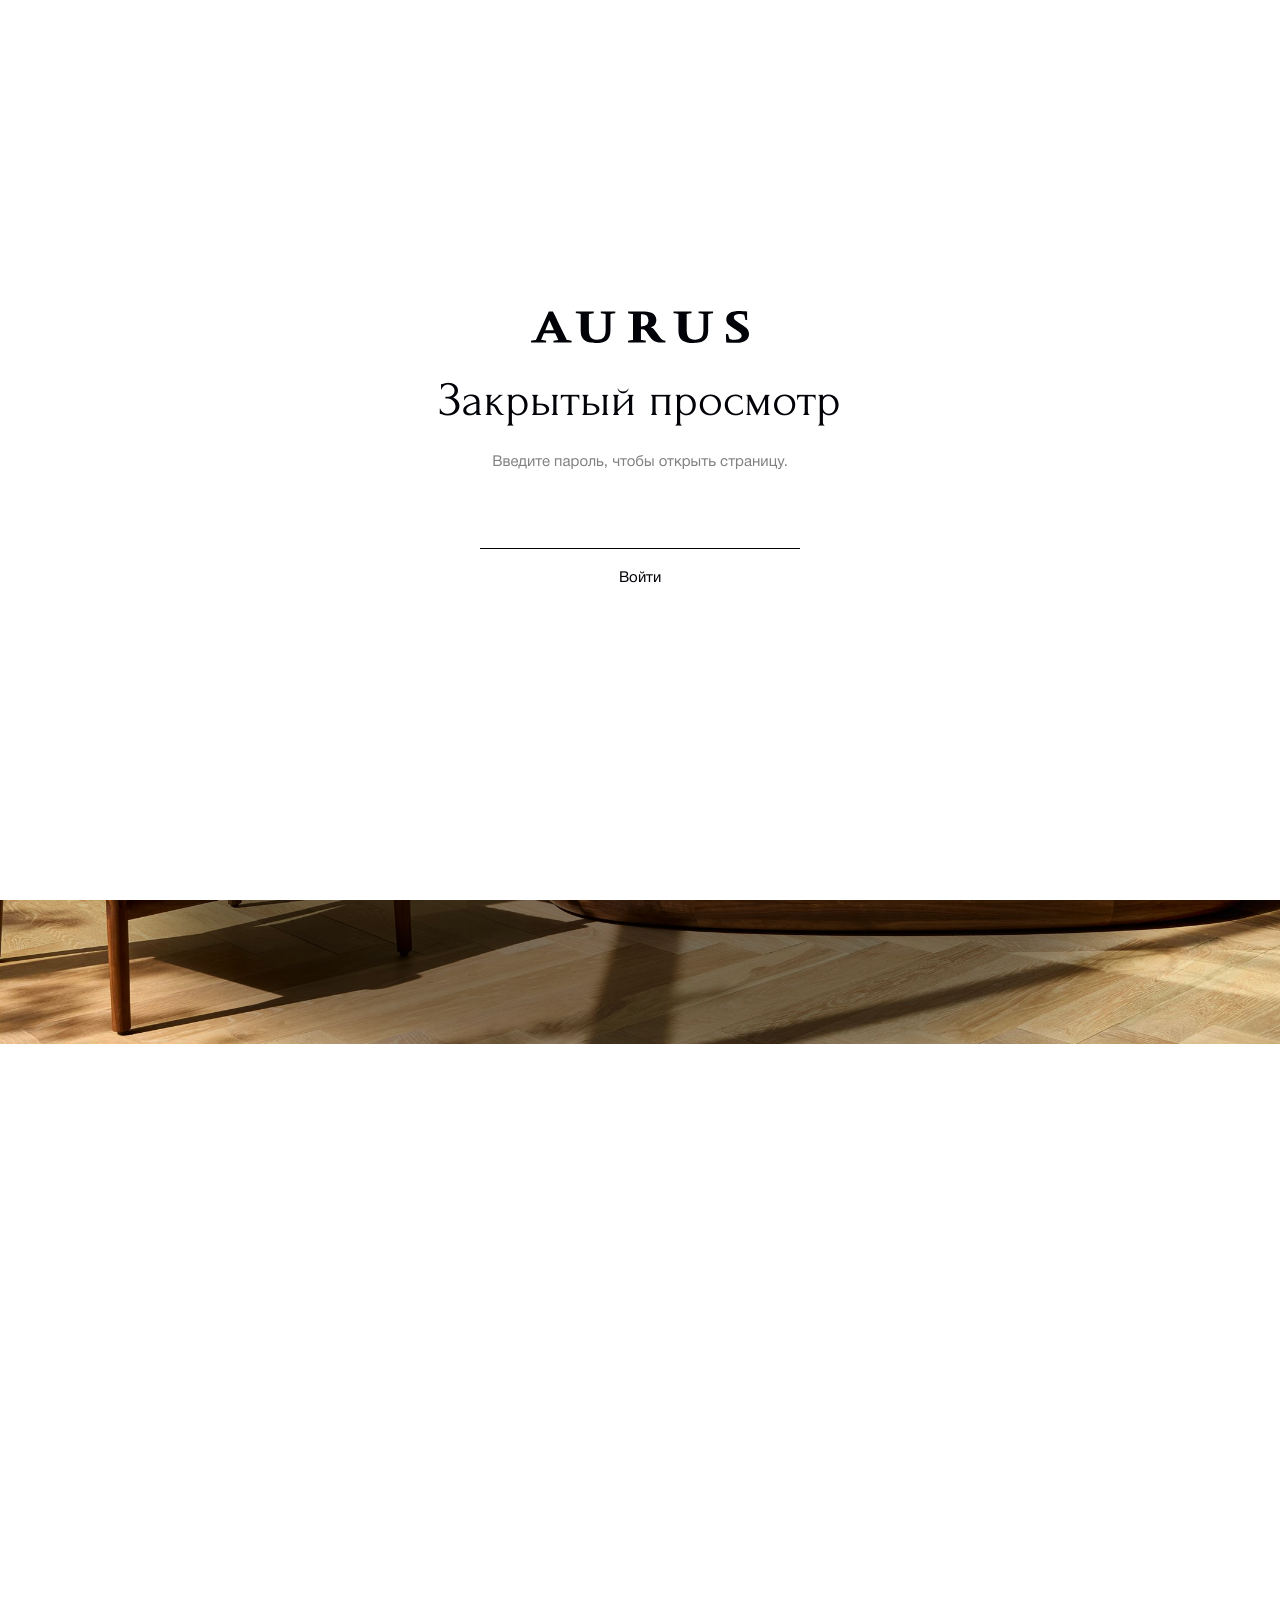
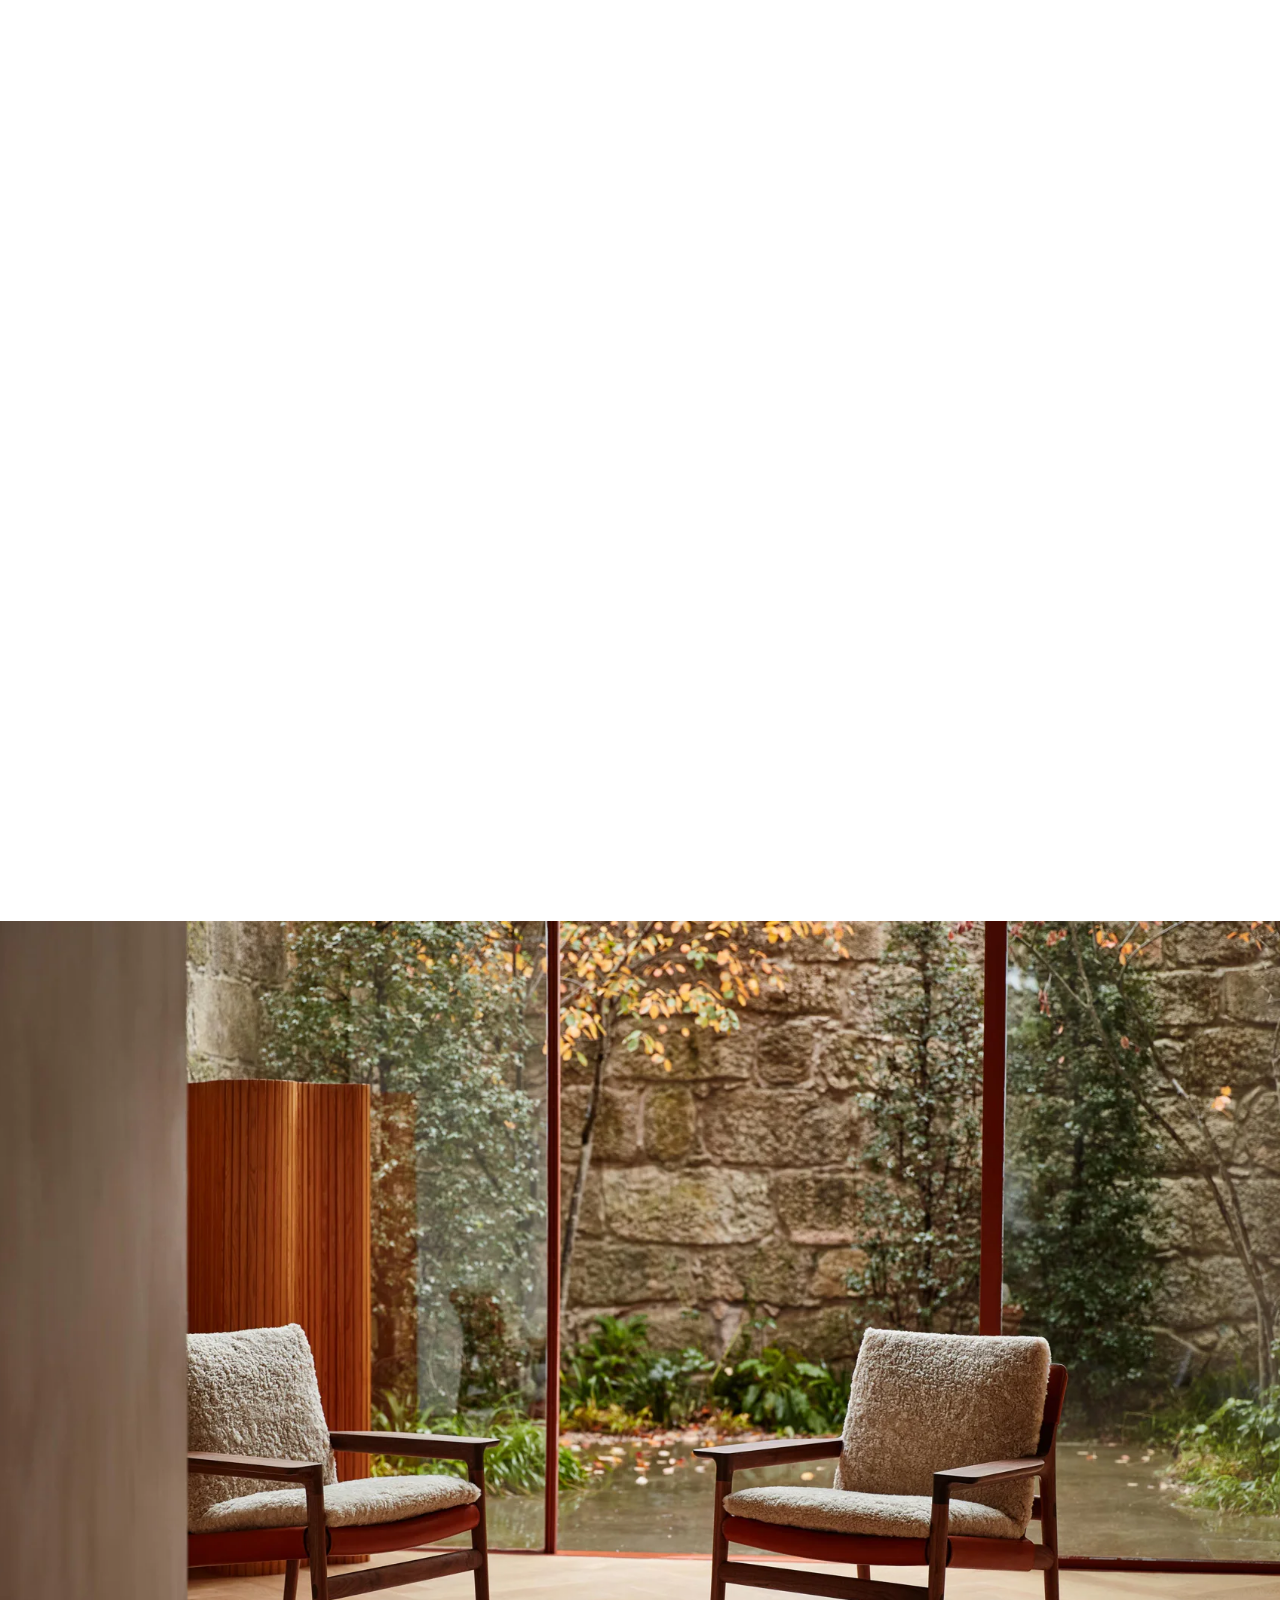
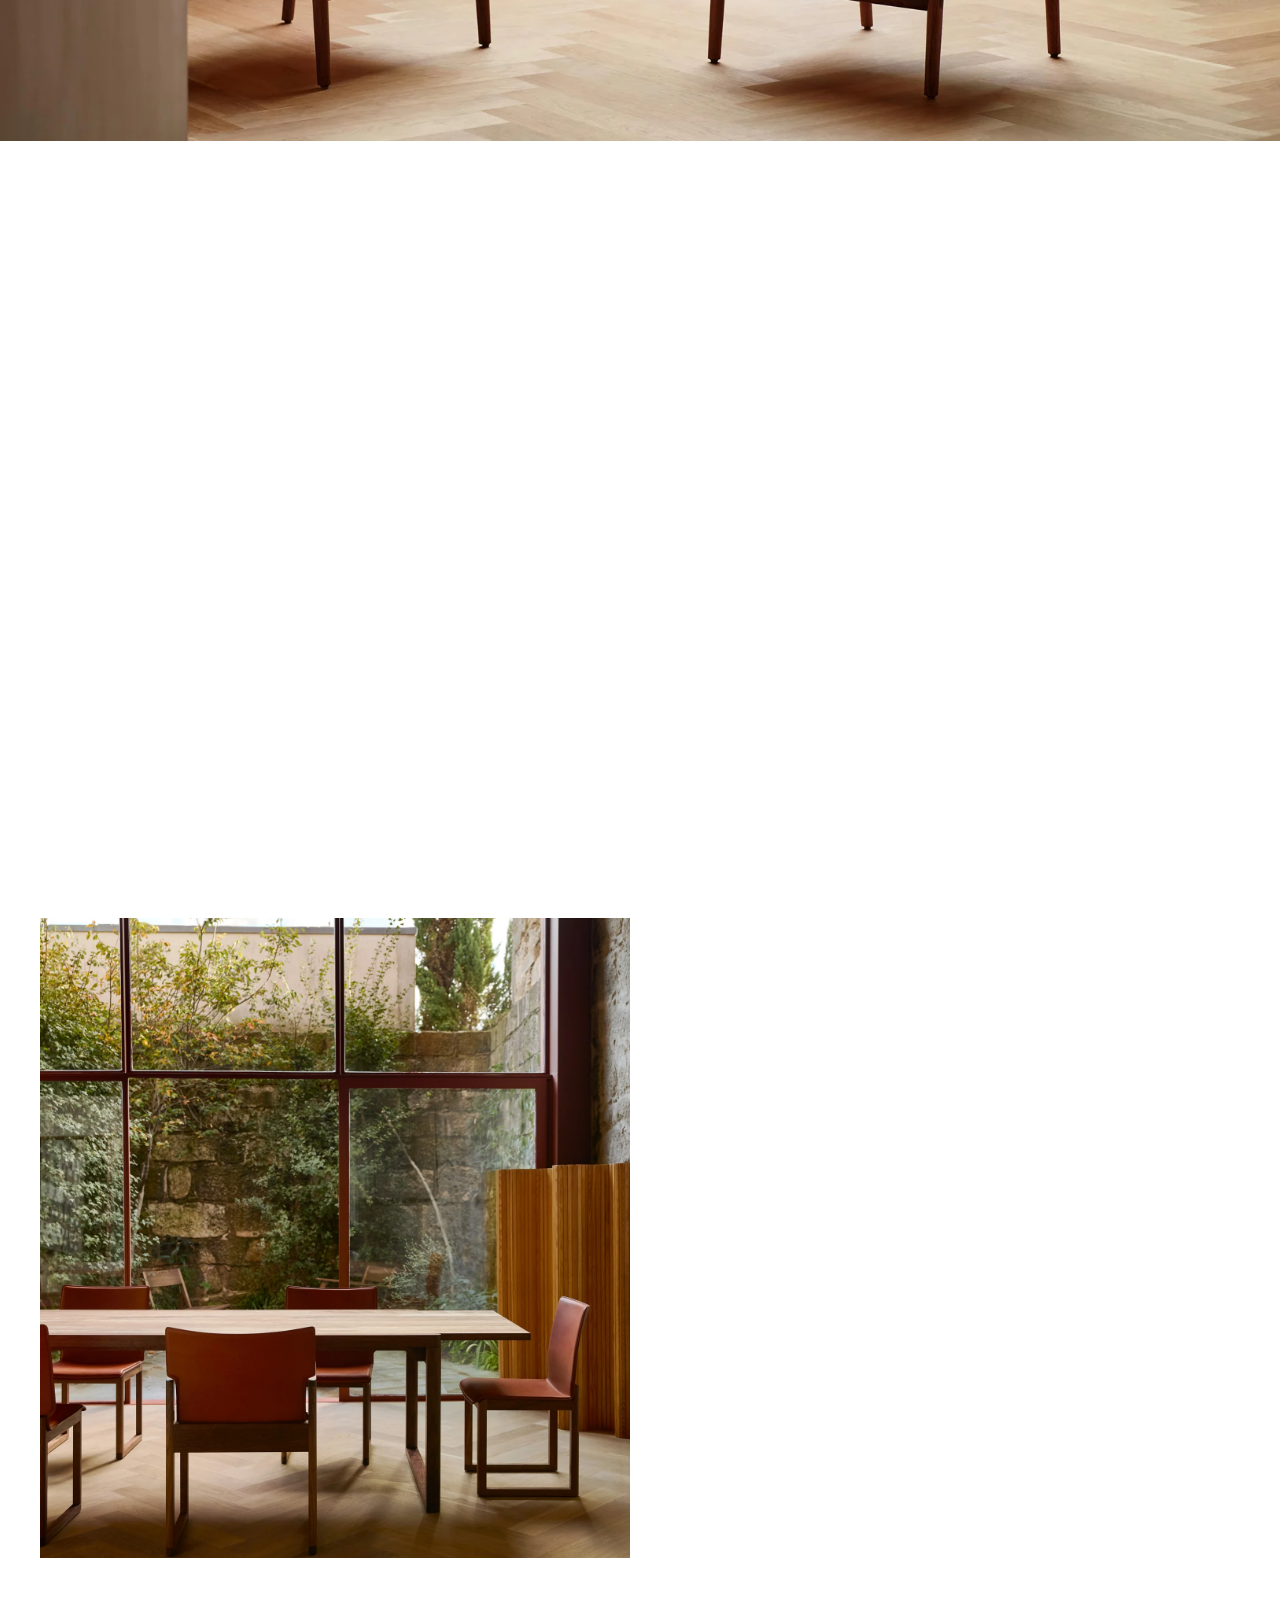
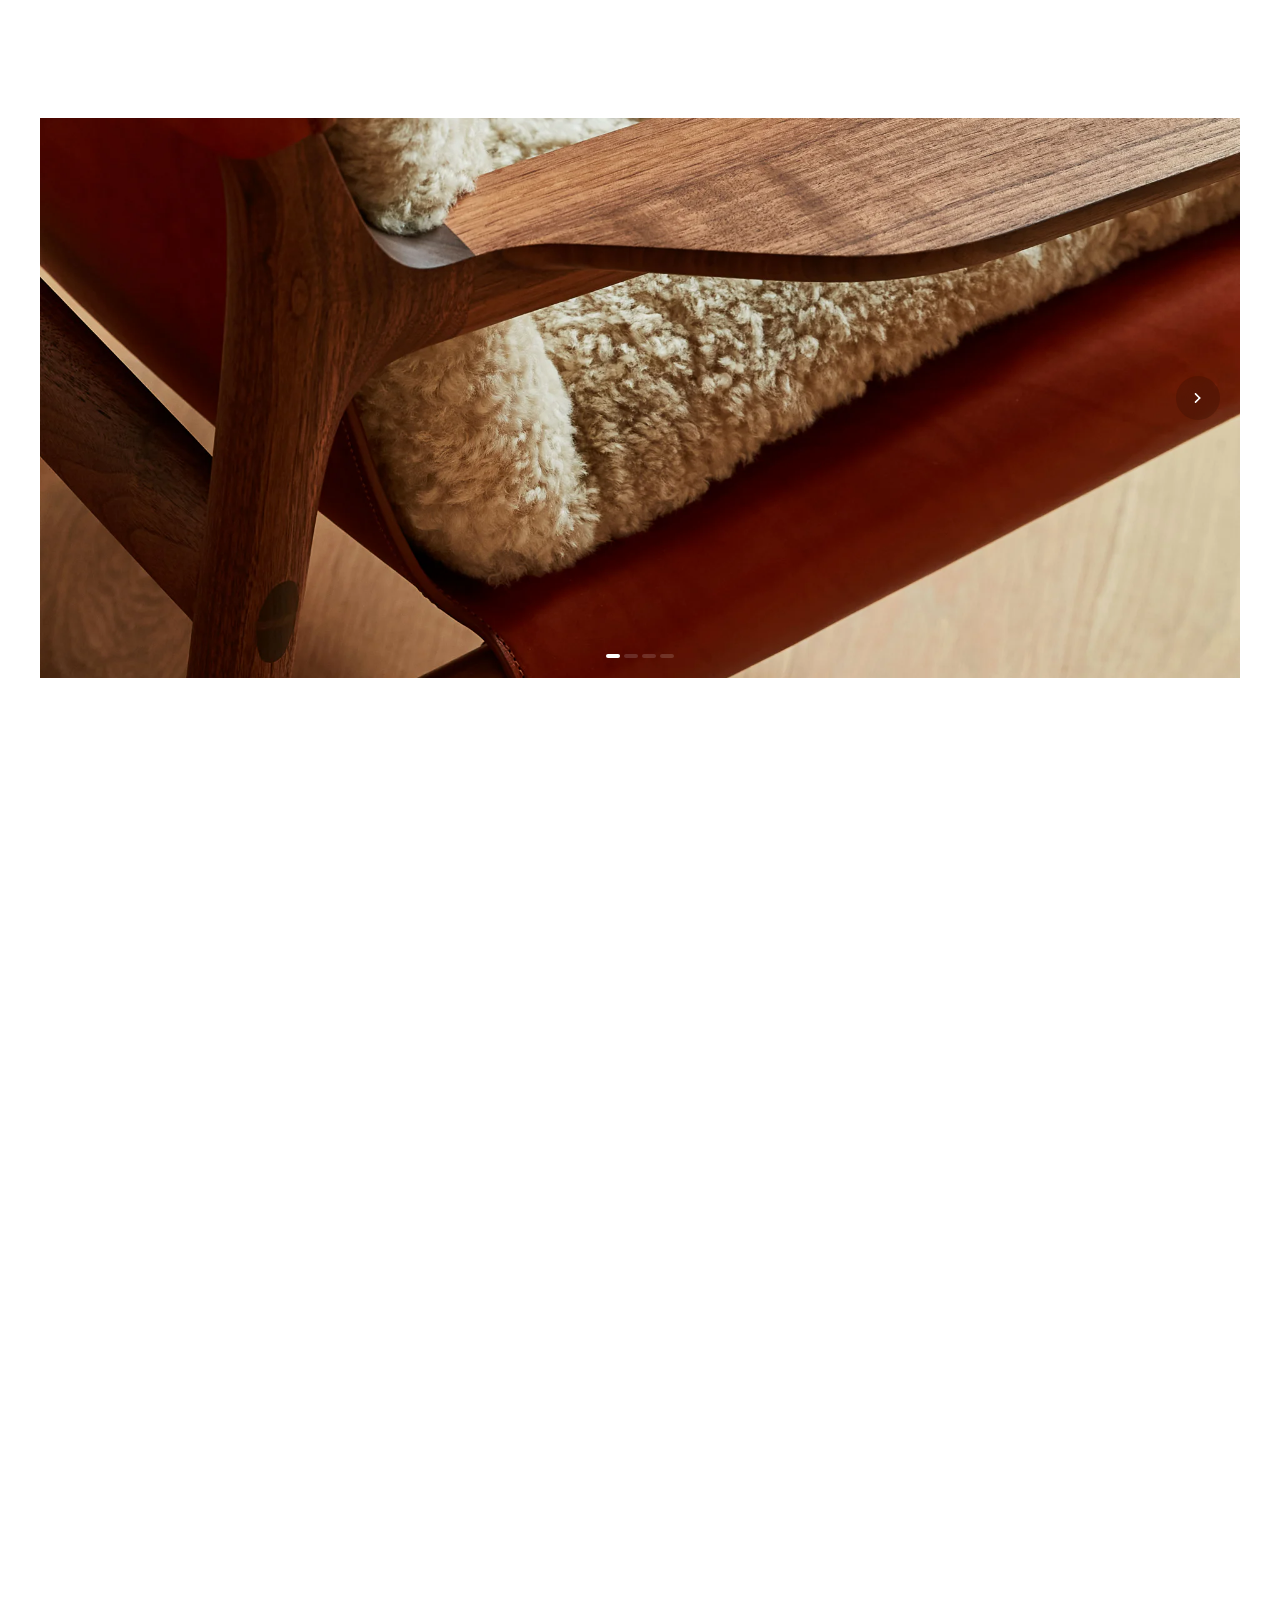
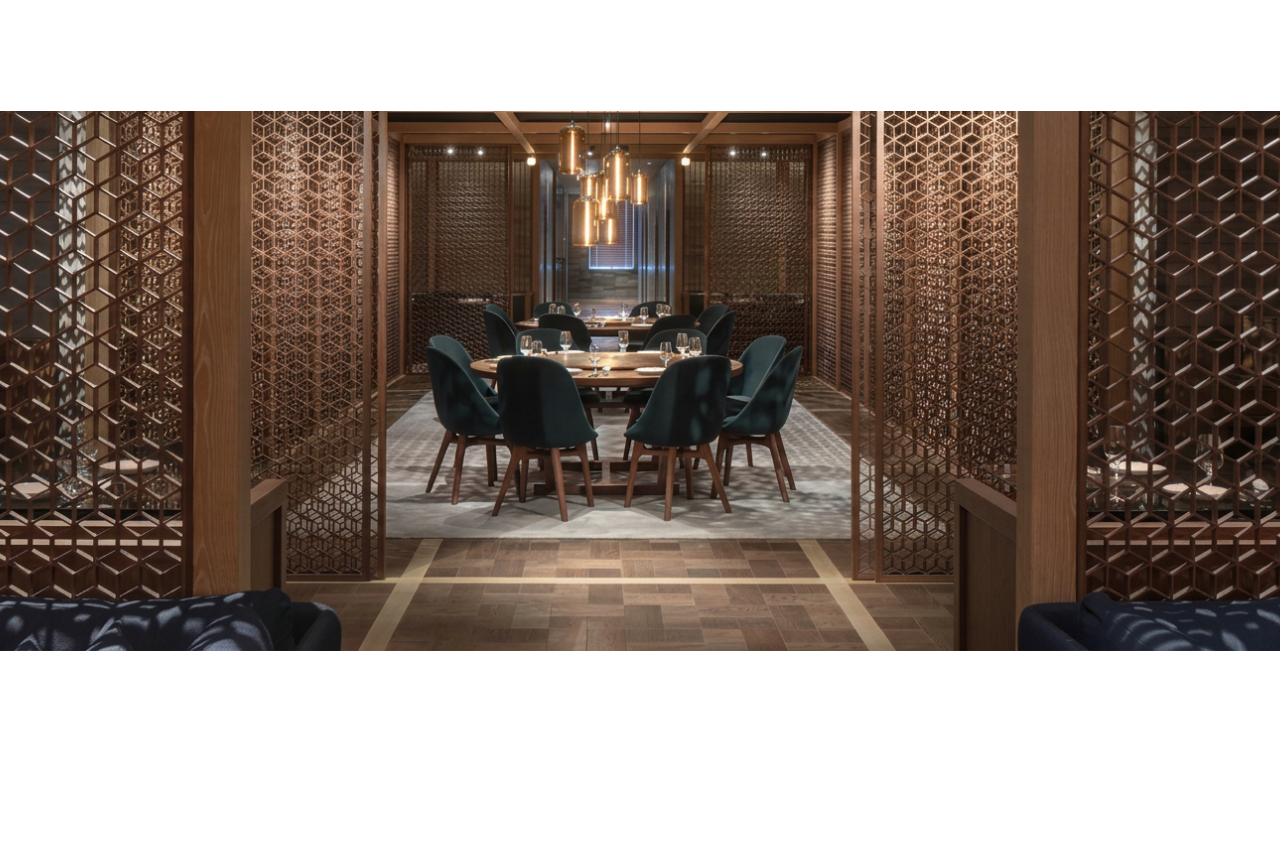
==== experiment.html @ 3df79a1b "Publish the current concept as the main site preview. Co-authored-by: Cursor <cursoragent@cursor.com" ====
<!DOCTYPE html>
<html lang="ru">
  <head>
    <meta charset="UTF-8" />
    <meta name="viewport" content="width=device-width, initial-scale=1" />
    <title>ADV x AURUS Concept</title>
    <meta
      name="description"
      content="Кресло Albireo Chair, созданное дизайнером Anthony Guerrée: гибкая система посадки с мягкими изгибами и высокой спинкой."
    />
    <meta name="robots" content="noindex" />
    <link rel="icon" href="favicon.ico" />
    <script>
      try {
        if (localStorage.getItem("aurus-access") === "1") {
          document.documentElement.classList.add("is-unlocked");
        }
      } catch (error) {}
      document.documentElement.classList.add("is-motion");
    </script>
    <link rel="stylesheet" href="css/style.css" />
    <link rel="stylesheet" href="css/vendor/lenis.css" />
    <link rel="stylesheet" href="css/experiment.css" />
    <script src="js/vendor/lenis.min.js" defer></script>
    <script src="js/main.js" defer></script>
    <script src="js/experiment.js" defer></script>
  </head>
  <body id="top">
    <div class="access-gate">
      <img class="access-gate__logo" src="images/logo.svg" alt="AURUS" width="218" height="32" />
      <p class="access-gate__title">Закрытый просмотр</p>
      <p class="access-gate__text">Введите пароль, чтобы открыть страницу.</p>
      <form class="access-gate__form" id="access-form">
        <label class="sr-only" for="access-password">Пароль</label>
        <input
          id="access-password"
          type="password"
          name="password"
          autocomplete="current-password"
          required
        />
        <button type="submit">Войти</button>
        <p class="access-gate__error" hidden>Неверный пароль</p>
      </form>
    </div>
    <div class="desktop-gate">
      <img class="desktop-gate__logo" src="images/logo.svg" alt="AURUS" width="218" height="32" />
      <p class="desktop-gate__text">
        Используйте компьютер или ноутбук<br />
        для наилучшего опыта
      </p>
    </div>
    <header class="site-header">
      <div class="site-header__bar">
        <button
          class="nav-toggle"
          type="button"
          aria-expanded="false"
          aria-controls="site-menu"
        >
          <span class="nav-toggle__bars" aria-hidden="true"></span>
          <span class="sr-only">Меню</span>
        </button>

        <nav class="site-nav" id="site-menu" aria-label="Основное меню">
          <ul class="site-nav__list">
            <li><a href="#brand">Бренд</a></li>
            <li><a href="#universe">Вселенная</a></li>
            <li class="site-nav__item site-nav__item--categories">
              <a href="#categories" aria-expanded="false" aria-controls="categories-menu">Категории</a>
              <div class="page-scrim" aria-hidden="true"></div>
              <div class="cat-menu" id="categories-menu">
                <div class="cat-menu__nav">
                  <div class="cat-menu__group">
                    <p class="cat-menu__title">Стиль жизни</p>
                    <ul class="cat-menu__list">
                      <li><a class="cat-menu__link" href="#categories"><span class="cat-menu__label">Часы</span><span class="cat-menu__arrow" aria-hidden="true"></span></a></li>
                      <li><a class="cat-menu__link" href="#categories"><span class="cat-menu__label">Одежда</span><span class="cat-menu__arrow" aria-hidden="true"></span></a></li>
                      <li><a class="cat-menu__link" href="#categories"><span class="cat-menu__label">Вода</span><span class="cat-menu__arrow" aria-hidden="true"></span></a></li>
                      <li><a class="cat-menu__link" href="#categories"><span class="cat-menu__label">Фарфор</span><span class="cat-menu__arrow" aria-hidden="true"></span></a></li>
                    </ul>
                  </div>
                  <div class="cat-menu__group">
                    <p class="cat-menu__title">Среда жизни</p>
                    <ul class="cat-menu__list">
                      <li><a class="cat-menu__link" href="#categories"><span class="cat-menu__label">Девелопмент</span><span class="cat-menu__arrow" aria-hidden="true"></span></a></li>
                      <li><a class="cat-menu__link" href="#categories"><span class="cat-menu__label">Климатическая техника</span><span class="cat-menu__arrow" aria-hidden="true"></span></a></li>
                      <li><a class="cat-menu__link" href="#categories"><span class="cat-menu__label">Мебель</span><span class="cat-menu__arrow" aria-hidden="true"></span></a></li>
                      <li><a class="cat-menu__link" href="#categories"><span class="cat-menu__label">Лифты</span><span class="cat-menu__arrow" aria-hidden="true"></span></a></li>
                    </ul>
                  </div>
                  <div class="cat-menu__group">
                    <p class="cat-menu__title">Автомобили</p>
                    <ul class="cat-menu__list">
                      <li><a class="cat-menu__link" href="#categories"><span class="cat-menu__label">Обновленный Senat</span><span class="cat-menu__arrow" aria-hidden="true"></span></a></li>
                      <li><a class="cat-menu__link" href="#categories"><span class="cat-menu__label">Senat Limousine</span><span class="cat-menu__arrow" aria-hidden="true"></span></a></li>
                      <li><a class="cat-menu__link" href="#categories"><span class="cat-menu__label">Senat Long</span><span class="cat-menu__arrow" aria-hidden="true"></span></a></li>
                      <li><a class="cat-menu__link" href="#categories"><span class="cat-menu__label">Senat</span><span class="cat-menu__arrow" aria-hidden="true"></span></a></li>
                      <li><a class="cat-menu__link" href="#categories"><span class="cat-menu__label">Komendant</span><span class="cat-menu__arrow" aria-hidden="true"></span></a></li>
                      <li><a class="cat-menu__link" href="#categories"><span class="cat-menu__label">Бронированные модели</span><span class="cat-menu__arrow" aria-hidden="true"></span></a></li>
                    </ul>
                  </div>
                  <div class="cat-menu__group">
                    <p class="cat-menu__title">Вертолет</p>
                    <ul class="cat-menu__list">
                      <li><a class="cat-menu__link" href="#categories"><span class="cat-menu__label">Ansat</span><span class="cat-menu__arrow" aria-hidden="true"></span></a></li>
                    </ul>
                  </div>
                </div>
                <div class="cat-menu__media">
                  <a class="cat-menu__photo" href="#categories">
                    <img src="images/menu-senat.png" alt="Автомобиль AURUS Senat" width="425" height="272" />
                  </a>
                  <a class="cat-menu__photo" href="#categories">
                    <img src="images/menu-ansat.png" alt="Вертолет AURUS Ansat" width="425" height="272" />
                  </a>
                </div>
              </div>
            </li>
            <li><a href="#boutique">Бутик</a></li>
            <li><a href="#partners">Партнерам</a></li>
            <li><a href="#blog">Блог</a></li>
            <li><a href="#contacts">Контакты</a></li>
          </ul>
        </nav>

        <a class="logo" href="./">
          <img src="images/logo.svg" alt="AURUS" width="218" height="32" />
        </a>

        <div class="site-tools">
          <button class="icon-button" type="button" aria-label="Поиск">
            <img src="images/icon-search.svg" alt="" width="20" height="20" />
          </button>
          <button class="icon-button" type="button" aria-label="Аккаунт">
            <img src="images/icon-user.svg" alt="" width="20" height="20" />
          </button>
        </div>
      </div>
    </header>

    <main>
      <section class="product-hero" aria-labelledby="hero-title">
        <img
          class="product-hero__photo"
          src="images/albireo-hero.png"
          alt="Кресло Albireo в каменном интерьере"
          width="3000"
          height="1700"
        />
        <img
          class="product-hero__scrim"
          src="images/albireo-scrim.svg"
          alt=""
          width="1724"
          height="867"
        />
        <div class="product-hero__content">
          <h1 id="hero-title">ALBIREO CHAIR SYSTEM</h1>
          <p>
            Кресло Albireo Chair, созданное дизайнером Anthony Guerrée, представляет собой гибкую систему посадки с мягкими изгибами и высокой спинкой, воплощающую изысканный стиль и глубокий комфорт.
          </p>
        </div>
      </section>

      <section class="band lead" aria-labelledby="infinity-title">
        <div class="section-head">
          <h2 id="infinity-title">Вдохновленный бесконечностью</h2>
          <div class="section-head__text is-wide">
            <p>
              Плавные линии Albireo Sofa рождались как диалог между архитектурной строгостью и пластикой природы. Вдохновленный созвездием Альбирео, Anthony Guerrée перенес гармонию звезд в геометрию мебели,
            </p>
            <p>создав объект на грани монументальности и невесомости.</p>
          </div>
        </div>
      </section>

      <section class="band scene" aria-label="Гостиная Albireo">
        <div class="media-frame">
          <video
            class="media-frame__photo"
            src="images/handmade__sela_chair%20(720p).mp4"
            poster="images/albireo-scene.png"
            width="1920"
            height="1277"
            autoplay
            muted
            loop
            playsinline
            aria-label="Гостиная с диваном и креслом Albireo"
          ></video>
          <button
            class="volume media-frame__mute"
            type="button"
            aria-pressed="true"
            aria-label="Без звука"
          >
            <span class="control-icon">
              <img class="control-icon__off" src="images/volume-off.svg" alt="" width="20" height="20" />
              <img class="control-icon__on" src="images/volume-up.svg" alt="" width="20" height="20" />
            </span>
          </button>
          <button
            class="round-button media-frame__expand"
            type="button"
            data-expand
            aria-pressed="false"
            aria-label="На весь экран"
          >
            <span class="control-icon">
              <img class="control-icon__off" src="images/arrow-expand.svg" alt="" width="20" height="20" />
              <img class="control-icon__on" src="images/arrow-shrink.svg" alt="" width="20" height="20" />
            </span>
          </button>
        </div>
      </section>

      <section class="bleed" aria-label="Кресла у окна">
        <img
          class="bleed__photo"
          src="images/albireo-window.png"
          alt="Два кресла Albireo у панорамного окна"
          width="1920"
          height="1088"
        />
      </section>

      <section class="band shelf" aria-labelledby="hearth-title">
        <div class="section-head">
          <h2 id="hearth-title">Эстетика домашнего очага</h2>
          <div class="section-head__text is-narrow">
            <p>Воплощение эргономики и благородных материалов</p>
            <p>в каждом предмете ручной работы</p>
          </div>
        </div>
        <ul class="product-grid">
          <li>
            <article class="product-card">
              <div class="product-card__media">
                <img
                  src="images/chair-aurea.png"
                  alt="Кресло ALBIREO Aurea с меховой обивкой"
                  width="1800"
                  height="1201"
                />
              </div>
              <div class="product-card__copy">
                <h3 class="product-card__title">ALBIREO Aurea<span class="product-card__arrow" aria-hidden="true"></span></h3>
                <p>Кресло</p>
              </div>
            </article>
          </li>
          <li>
            <article class="product-card">
              <div class="product-card__media">
                <img
                  src="images/chair-stella.png"
                  alt="Кресло ALBIREO Stella с кожаным сиденьем"
                  width="1800"
                  height="1201"
                />
              </div>
              <div class="product-card__copy">
                <h3 class="product-card__title">ALBIREO Stella<span class="product-card__arrow" aria-hidden="true"></span></h3>
                <p>Кресло</p>
              </div>
            </article>
          </li>
          <li>
            <article class="product-card">
              <div class="product-card__media">
                <img
                  src="images/chair-lumen.png"
                  alt="Кресло ALBIREO Lumen с плетёной спинкой"
                  width="1800"
                  height="1201"
                />
              </div>
              <div class="product-card__copy">
                <h3 class="product-card__title">ALBIREO Lumen<span class="product-card__arrow" aria-hidden="true"></span></h3>
                <p>Кресло</p>
              </div>
            </article>
          </li>
          <li>
            <article class="product-card product-card--cutout">
              <div class="product-card__media">
                <img
                  src="images/chair-tame.png"
                  alt="Кресло ALBIREO Tame с серой обивкой"
                  width="1800"
                  height="1201"
                />
              </div>
              <div class="product-card__copy">
                <h3 class="product-card__title">ALBIREO Tame<span class="product-card__arrow" aria-hidden="true"></span></h3>
                <p>Кресло</p>
              </div>
            </article>
          </li>
        </ul>
      </section>

      <section class="band feature" id="feature" aria-labelledby="craft-title">
        <img
          class="feature__photo"
          src="images/feature-craft.png"
          alt="Обеденный стол ручной работы у окна"
          width="1500"
          height="2100"
        />
        <div class="feature__copy">
          <h2 id="craft-title">Изготовлено вручную</h2>
          <p>
            Мастера Anthony Guerrée вручную доводят до совершенства каждую деталь каркаса и сложную многослойную обивку. Соединяя традиции высокого ремесла с бескомпромиссным вниманием к материалам, мануфактура превращает функциональные предметы в произведения искусства.
          </p>
          <a class="text-link" href="#feature">
            <span class="text-link__row">
              <span class="text-link__label">Узнать подробнее</span>
              <span class="text-link__icon">
                <img src="images/icon-arrow-ne.svg" alt="" width="17" height="17" />
              </span>
            </span>
            <span class="text-link__line"></span>
          </a>
        </div>
      </section>

      <section class="band gallery" aria-label="Детали кресла" data-gallery>
        <div class="gallery__frame">
          <img
            class="gallery__photo is-active"
            src="images/aliberio_item_1.webp"
            alt="Деревянный каркас, меховая обивка и кожаный ремень кресла Albireo"
            width="1920"
            height="1280"
          />
          <img
            class="gallery__photo"
            src="images/aliberio_item_2.webp"
            alt="Спальня с кроватью и диваном Albireo у каменной стены"
            width="1920"
            height="1277"
          />
          <img
            class="gallery__photo"
            src="images/aliberio_item_3.webp"
            alt="Диван Albireo у каменной стены и деревянной ширмы"
            width="1920"
            height="1277"
          />
          <img
            class="gallery__photo"
            src="images/aliberio_item_4.webp"
            alt="Банкетка и пуф Albireo у каменной стены"
            width="1920"
            height="1277"
          />
          <div class="gallery__dots">
            <button
              class="gallery__dot is-active"
              type="button"
              data-dot
              aria-label="Слайд 1"
              aria-current="true"
            ></button>
            <button class="gallery__dot" type="button" data-dot aria-label="Слайд 2"></button>
            <button class="gallery__dot" type="button" data-dot aria-label="Слайд 3"></button>
            <button class="gallery__dot" type="button" data-dot aria-label="Слайд 4"></button>
          </div>
          <button class="round-button gallery__nav gallery__nav--prev is-hidden" type="button" data-prev aria-label="Предыдущий слайд" aria-hidden="true" disabled>
            <img src="images/left-arrow.svg" alt="" width="20" height="20" />
          </button>
          <button class="round-button gallery__nav gallery__nav--next" type="button" data-next aria-label="Следующий слайд">
            <img src="images/right-arrow.svg" alt="" width="20" height="20" />
          </button>
        </div>
      </section>

      <section class="band shelf" aria-labelledby="universe-title">
        <div class="section-head">
          <h2 id="universe-title">Вселенная AURUS</h2>
          <p>
            Объединяя автомобильный авангард, предметы интерьера и эксклюзивные аксессуары.
          </p>
        </div>
        <ul class="product-grid">
          <li>
            <article class="product-card product-card--car product-card--faded">
              <div class="product-card__media">
                <img
                  src="images/universe-car.png"
                  alt="Автомобиль AURUS"
                  width="1264"
                  height="730"
                />
              </div>
              <div class="product-card__copy">
                <h3 class="product-card__title">Автомобили<span class="product-card__arrow" aria-hidden="true"></span></h3>
                <p>Мощь и роскошь</p>
              </div>
            </article>
          </li>
          <li>
            <article class="product-card product-card--fill product-card--soft product-card--faded">
              <div class="product-card__media">
                <img
                  src="images/universe-heli.png"
                  alt="Вертолёт AURUS"
                  width="1275"
                  height="816"
                />
              </div>
              <div class="product-card__copy">
                <h3 class="product-card__title">Вертолет<span class="product-card__arrow" aria-hidden="true"></span></h3>
                <p>Искусство полета</p>
              </div>
            </article>
          </li>
          <li>
            <article class="product-card product-card--ring product-card--soft product-card--faded">
              <div class="product-card__media">
                <img
                  src="images/universe-ring.png"
                  alt="Кольцо из коллекции стиля жизни"
                  width="1264"
                  height="730"
                />
              </div>
              <div class="product-card__copy">
                <h3 class="product-card__title">Стиль жизни<span class="product-card__arrow" aria-hidden="true"></span></h3>
                <p>Безупречный акцент</p>
              </div>
            </article>
          </li>
          <li>
            <article class="product-card product-card--faded">
              <div class="product-card__media">
                <img
                  src="images/universe-living.png"
                  alt="Кресло из коллекции среды жизни"
                  width="1800"
                  height="1201"
                />
              </div>
              <div class="product-card__copy">
                <h3 class="product-card__title">Среда жизни<span class="product-card__arrow" aria-hidden="true"></span></h3>
                <p>Пространство статуса</p>
              </div>
            </article>
          </li>
        </ul>
      </section>

      <section class="band join" aria-labelledby="join-title">
        <div class="section-head">
          <h2 id="join-title">Стать частью вселенной</h2>
          <p class="is-join">
            Разделите философию безупречного вкуса, инженерного суверенитета и бескомпромиссного качества. Откройте для себя новые грани эксклюзивной экосистемы AURUS.
          </p>
          <a class="text-link" href="#footer">
            <span class="text-link__row">
              <span class="text-link__label">Присоединиться</span>
            </span>
            <span class="text-link__line"></span>
          </a>
        </div>
      </section>

      <section class="hall" aria-label="Зал AURUS">
        <img
          class="hall__photo"
          src="images/footer-hall.png"
          alt="Банкетный зал с винной стеной"
          width="1934"
          height="544"
        />
      </section>
    </main>

    <footer class="band site-footer" id="footer">
      <div class="site-footer__brand">
        <nav class="site-footer__menu" aria-label="Меню в подвале">
          <a href="#brand">Бренд</a>
          <a href="#universe">Вселенная</a>
          <a href="#categories">Категории</a>
          <a href="#partners">Партнерам</a>
          <a href="#blog">Блог</a>
          <a href="#contacts">Контакты</a>
        </nav>
        <a class="site-footer__legal" href="#footer">Политика конфиденциальности</a>
        <p class="site-footer__copy">@ 2026 AURUS. Все права защищены</p>
      </div>

      <a class="site-footer__mark" href="./">
        <img src="images/logo-mark.svg" alt="AURUS" width="47" height="36" />
      </a>

      <div class="site-footer__contacts">
        <div>
          <p class="site-footer__label">Социальные сети</p>
          <p class="site-footer__row">
            <a href="#footer">Telegram</a>
            <a href="#footer">MAX</a>
            <a href="#footer">VK</a>
          </p>
        </div>
        <div>
          <p class="site-footer__label">Для СМИ</p>
          <p class="site-footer__row site-footer__row--media">
            <a href="tel:+78000000000">+7 (800) 000 00 00</a>
            <a href="mailto:SMI@AURUS.RU">SMI@AURUS.RU</a>
          </p>
        </div>
      </div>
    </footer>
  </body>
</html>
---- css/style.css ----
@font-face {
  font-family: Forum;
  src: url("../fonts/Forum-Regular.ttf") format("truetype");
  font-weight: 400;
  font-style: normal;
  font-display: swap;
}

@font-face {
  font-family: "Helvetica Neue";
  src: url("../fonts/helvetica-neue-regular.ttf") format("truetype");
  font-weight: 400;
  font-style: normal;
  font-display: swap;
}


:root {
  --color-text-primary: #000207;
  --color-text-secondary: #818181;
  --color-text-inverse: #ffffff;
  --color-bg-primary: #ffffff;
  --color-neutral-100: #f0f1f6;
  --color-neutral-200: #f6f6f7;
  --color-neutral-300: #acadb3;
  --color-neutral-700: #5b5d67;
  --color-semantic-error: #ed6a5e;
  --color-volume-bg: rgba(0, 0, 0, 0.15);
  --color-scrim: rgba(0, 0, 0, 0.5);

  --font-heading: Forum, "Times New Roman", serif;
  --font-body: "Helvetica Neue", Helvetica, Arial, sans-serif;

  --type-hero-size: 80px;
  --type-hero-line: 1.35;
  --type-hero-tracking: 0;
  --type-h2-size: 48px;
  --type-h2-line: 1.35;
  --type-h4-size: 20px;
  --type-h4-line: 1.25;
  --type-body-size: 15px;
  --type-body-line: 1.5;
  --type-body-tracking: 0;
  --type-nav-size: 15px;
  --type-nav-line: 1.25;
  --type-label-md-size: 12px;
  --type-label-md-line: 20px;
  --type-label-md-tracking: 0.3px;
  --type-body-md-size: 16px;
  --type-body-md-line: 22px;
  --type-body-md-tracking: 0.3px;

  --page-max: 1920px;
  --container-max: 1760px;
  --space-page: 80px;
  --space-nav: 28px;
  --header-height: 76px;
  --hero-height: 980px;
  --logo-width: 218px;
  --logo-height: 32px;
  --icon-size: 20px;
  --volume-size: 44px;
  --volume-inset: 32px;
  --hero-copy-top: 752px;
  --hero-copy-width: 546px;
  --radius-xs: 4px;
  --radius-md: 12px;
  --radius-pill: 100px;
  --ease-out: cubic-bezier(0.16, 1, 0.3, 1);
  --ease-soft: cubic-bezier(0.4, 0, 0.2, 1);
  --motion: 0.4s;
  --fade: 0.6s;
  --transition: all 0.5s var(--ease-out);
}

*,
*::before,
*::after {
  box-sizing: border-box;
}

html {
  scroll-behavior: smooth;
}

body {
  margin: 0;
  background: var(--color-bg-primary);
  color: var(--color-text-primary);
  font-family: var(--font-body);
  font-size: var(--type-body-size);
  font-weight: 400;
  font-synthesis: none;
  line-height: var(--type-body-line);
  letter-spacing: var(--type-body-tracking);
  text-rendering: geometricPrecision;
  -webkit-font-smoothing: antialiased;
  -moz-osx-font-smoothing: grayscale;
}

img {
  display: block;
  max-width: 100%;
}

button,
a {
  font: inherit;
  color: inherit;
}

button {
  padding: 0;
  border: 0;
  background: none;
}

h1,
h2,
h3,
.access-gate__title,
.desktop-gate__title {
  font-family: var(--font-heading);
  font-weight: 400;
}

p,
li,
label,
input {
  font-family: var(--font-body);
}

a[href],
button,
label[for] {
  cursor: pointer;
}

button:disabled {
  cursor: default;
}

ul {
  margin: 0;
  padding: 0;
  list-style: none;
}

.sr-only {
  position: absolute;
  width: 1px;
  height: 1px;
  padding: 0;
  margin: -1px;
  overflow: hidden;
  clip: rect(0, 0, 0, 0);
  white-space: nowrap;
  border: 0;
}

body.nav-open {
  overflow: hidden;
}

.site-header {
  position: relative;
  z-index: 20;
  background: var(--color-bg-primary);
}

.site-header__bar {
  display: grid;
  grid-template-columns: minmax(0, 1fr) var(--logo-width) minmax(0, 1fr);
  align-items: center;
  width: min(100%, var(--page-max));
  height: var(--header-height);
  margin: 0 auto;
  padding: 0 var(--space-page);
}

.nav-toggle {
  display: none;
  grid-column: 1;
  grid-row: 1;
  width: var(--icon-size);
  height: var(--icon-size);
  transition: var(--transition);
}

.nav-toggle__bars,
.nav-toggle__bars::before,
.nav-toggle__bars::after {
  display: block;
  width: 16px;
  height: 1.67px;
  background: var(--color-text-primary);
  border-radius: 1px;
  transition: var(--transition);
}

.nav-toggle__bars {
  position: relative;
}

.nav-toggle__bars::before,
.nav-toggle__bars::after {
  content: "";
  position: absolute;
  left: 0;
}

.nav-toggle__bars::before {
  top: -5px;
}

.nav-toggle__bars::after {
  top: 5px;
}

body.nav-open .nav-toggle__bars {
  background: transparent;
}

body.nav-open .nav-toggle__bars::before {
  top: 0;
  transform: rotate(45deg);
}

body.nav-open .nav-toggle__bars::after {
  top: 0;
  transform: rotate(-45deg);
}

.site-nav {
  grid-column: 1;
  grid-row: 1;
  min-width: 0;
}

.logo {
  grid-column: 2;
  grid-row: 1;
}

.site-tools {
  grid-column: 3;
  grid-row: 1;
}

.site-nav__list {
  display: flex;
  align-items: center;
  gap: var(--space-nav);
}

.site-nav a {
  display: flex;
  flex-direction: column;
  align-items: flex-start;
  color: var(--color-text-primary);
  font-size: var(--type-nav-size);
  line-height: var(--type-nav-line);
  letter-spacing: 0;
  text-decoration: none;
  white-space: nowrap;
  transition: var(--transition);
}

.site-nav a::after,
.site-footer__menu a::after,
.site-footer__legal::after,
.site-footer__contacts a::after,
.access-gate__form button::after {
  content: "";
  width: 100%;
  height: 1px;
  background: currentColor;
  transform: scaleX(0);
  transform-origin: center;
  transition: transform 0.85s var(--ease-out);
}

.site-nav a:hover::after,
.site-nav a:focus-visible::after,
.site-footer__menu a:hover::after,
.site-footer__menu a:focus-visible::after,
.site-footer__legal:hover::after,
.site-footer__legal:focus-visible::after,
.site-footer__contacts a:hover::after,
.site-footer__contacts a:focus-visible::after,
.access-gate__form button:hover::after,
.access-gate__form button:focus-visible::after {
  transform: scaleX(1);
}

.logo {
  display: block;
  width: var(--logo-width);
  height: var(--logo-height);
  transition: var(--transition);
}

.logo img {
  width: var(--logo-width);
  height: var(--logo-height);
}

.site-tools {
  display: flex;
  align-items: center;
  justify-content: flex-end;
  gap: var(--space-nav);
}

.icon-button,
.volume {
  display: inline-flex;
  align-items: center;
  justify-content: center;
  transition: var(--transition);
}

.icon-button {
  width: var(--icon-size);
  height: var(--icon-size);
}

.icon-button img,
.text-link__icon img,
.site-footer__mark img {
  width: auto;
  height: auto;
  max-width: none;
}

.control-icon {
  display: grid;
  width: 20px;
  height: 20px;
}

.control-icon img {
  grid-area: 1 / 1;
  width: 20px;
  height: 20px;
  max-width: none;
  transition: opacity var(--fade) var(--ease-soft);
}

.control-icon__on {
  opacity: 0;
}

.volume[aria-pressed="false"] .control-icon__off,
.media-frame__expand[aria-pressed="true"] .control-icon__off {
  opacity: 0;
}

.volume[aria-pressed="false"] .control-icon__on,
.media-frame__expand[aria-pressed="true"] .control-icon__on {
  opacity: 1;
}

.volume:hover {
  opacity: 0.72;
}

.hero {
  position: relative;
  height: var(--hero-height);
  overflow: hidden;
  background: var(--color-text-primary);
  color: var(--color-text-inverse);
}

.hero__media,
.hero__photo {
  position: absolute;
  inset: 0;
  width: 100%;
  height: 100%;
}

.hero__photo {
  object-fit: cover;
  object-position: center;
}

.hero__scrim {
  position: absolute;
  left: 5.102%;
  top: 54.081%;
  width: 89.792%;
  height: auto;
  max-width: none;
  pointer-events: none;
}

.hero__content {
  position: absolute;
  left: 50%;
  top: var(--hero-copy-top);
  display: flex;
  flex-direction: column;
  align-items: center;
  gap: 2px;
  width: max-content;
  max-width: calc(100% - 40px);
  transform: translateX(-50%);
  text-align: center;
}

.hero__content h1 {
  margin: 0;
  font-family: var(--font-heading);
  font-size: var(--type-hero-size);
  font-weight: 400;
  line-height: var(--type-hero-line);
  letter-spacing: var(--type-hero-tracking);
  white-space: nowrap;
}

.hero__content p {
  width: var(--hero-copy-width);
  max-width: 100%;
  margin: 0;
  font-size: var(--type-body-size);
  line-height: var(--type-body-line);
  letter-spacing: var(--type-body-tracking);
}

.volume {
  position: absolute;
  right: var(--volume-inset);
  bottom: var(--volume-inset);
  width: var(--volume-size);
  height: var(--volume-size);
  border-radius: var(--radius-pill);
  background: var(--color-volume-bg);
  backdrop-filter: blur(10px);
}

.volume:hover {
  background: rgba(0, 0, 0, 0.35);
}

@media (max-width: 1680px) and (min-width: 1361px) {
  .site-nav__list {
    gap: 16px;
  }
}

@media (max-width: 1360px) {
  :root {
    --space-page: 40px;
    --header-height: 64px;
    --logo-width: 164px;
    --logo-height: 24px;
  }

  .nav-toggle {
    display: inline-flex;
    align-items: center;
    justify-content: center;
    justify-self: start;
  }

  .logo {
    justify-self: center;
  }

  .site-nav {
    position: fixed;
    inset: var(--header-height) 0 0 0;
    z-index: 30;
    overflow: auto;
    background: var(--color-bg-primary);
    opacity: 0;
    visibility: hidden;
    transform: translateY(-12px);
    pointer-events: none;
    transition: var(--transition);
  }

  body.nav-open .site-nav {
    opacity: 1;
    visibility: visible;
    transform: none;
    pointer-events: auto;
  }

  .site-nav__list {
    flex-direction: column;
    align-items: flex-start;
    gap: 16px;
    padding: 32px var(--space-page) 40px;
  }

  .site-nav a {
    font-size: var(--type-h4-size);
    line-height: var(--type-h4-line);
  }
}

@media (max-width: 900px) {
  :root {
    --hero-height: 720px;
    --hero-copy-top: 470px;
    --type-hero-size: 56px;
    --volume-inset: 20px;
  }

  .hero__content h1 {
    white-space: normal;
  }
}

@media (max-width: 420px) {
  :root {
    --space-page: 20px;
    --hero-height: 640px;
    --hero-copy-top: 390px;
    --type-hero-size: 40px;
    --logo-width: 150px;
    --logo-height: 22px;
  }

  .hero__content p br {
    display: none;
  }
}

.product-hero {
  position: relative;
  height: var(--hero-height);
  overflow: hidden;
  background: #111111;
  color: var(--color-text-inverse);
}

.product-hero__photo {
  position: absolute;
  inset: 0;
  width: 100%;
  height: 100%;
  object-fit: cover;
  object-position: center;
}

.product-hero__scrim {
  position: absolute;
  left: 5.102%;
  top: 54.081%;
  width: 89.792%;
  height: auto;
  max-width: none;
  pointer-events: none;
}

.product-hero__content {
  position: absolute;
  left: 50%;
  top: 729px;
  display: flex;
  flex-direction: column;
  align-items: center;
  gap: 2px;
  width: max-content;
  max-width: calc(100% - 80px);
  transform: translateX(-50%);
  text-align: center;
}

.product-hero__content h1 {
  margin: 0;
  font-family: var(--font-heading);
  font-size: var(--type-hero-size);
  font-weight: 400;
  line-height: var(--type-hero-line);
  letter-spacing: var(--type-hero-tracking);
  white-space: nowrap;
}

.product-hero__content p {
  width: var(--hero-copy-width);
  max-width: 100%;
  margin: 0;
  font-size: var(--type-body-size);
  line-height: var(--type-body-line);
}

.band {
  width: min(100%, var(--page-max));
  margin: 0 auto;
  padding-right: var(--space-page);
  padding-left: var(--space-page);
}

.lead {
  padding-top: 200px;
  padding-bottom: 200px;
}

.scene,
.gallery {
  padding-top: 80px;
  padding-bottom: 80px;
}

.shelf {
  padding-top: 80px;
  padding-bottom: 120px;
}

.section-head {
  display: flex;
  flex-direction: column;
  align-items: center;
  gap: 8px;
  text-align: center;
}

.section-head h2,
.feature__copy h2 {
  margin: 0;
  font-family: var(--font-heading);
  font-weight: 400;
  color: var(--color-text-primary);
}

.section-head h2 {
  font-size: var(--type-h2-size);
  line-height: var(--type-h2-line);
}

.section-head__text,
.section-head > p,
.feature__copy p {
  margin: 0;
  color: var(--color-text-secondary);
  font-size: var(--type-body-size);
  line-height: var(--type-body-line);
}

.section-head__text p {
  margin: 0;
}

.section-head__text.is-wide {
  width: min(828px, 100%);
  line-height: 1.75;
}

.section-head__text.is-narrow,
.section-head > p {
  width: min(388px, 100%);
}

.section-head > p.is-join {
  width: min(486px, 100%);
}

.media-frame,
.gallery__frame {
  position: relative;
  overflow: hidden;
  background: #f0f0f0;
}

.media-frame {
  height: 685px;
}

.media-frame__photo,
.gallery__photo,
.bleed__photo,
.hall__photo,
.feature__photo {
  width: 100%;
  object-fit: cover;
}

.media-frame__photo {
  height: 100%;
}

.media-frame__mute {
  top: 20px;
  right: 20px;
  bottom: auto;
  z-index: 1;
}

.round-button {
  display: inline-flex;
  align-items: center;
  justify-content: center;
  width: var(--volume-size);
  height: var(--volume-size);
  border-radius: var(--radius-pill);
  background: var(--color-volume-bg);
  backdrop-filter: blur(10px);
  transition: var(--transition);
}

.round-button:hover,
.volume:hover {
  background: rgba(0, 0, 0, 0.35);
}

.gallery__nav img {
  width: 20px;
  height: 20px;
  max-width: none;
}

.media-frame__expand {
  position: absolute;
  right: 20px;
  bottom: 20px;
  z-index: 1;
}

.media-frame.is-expanded {
  background: #000000;
}

body.media-expanded {
  overflow: hidden;
}

video.media-frame__photo {
  position: absolute;
  inset: 0;
  display: block;
  width: 100%;
  height: 100%;
  object-fit: cover;
}

.bleed {
  padding-top: 80px;
  padding-bottom: 80px;
}

.bleed__photo {
  height: 820px;
}

.product-grid {
  display: grid;
  grid-template-columns: repeat(4, minmax(0, 1fr));
  gap: 20px;
  margin-top: 40px;
}

.product-card {
  display: flex;
  flex-direction: column;
  gap: 24px;
  min-width: 0;
}

.product-card__media {
  position: relative;
  aspect-ratio: 425 / 272;
  overflow: clip;
  background: #f3f3f3;
  cursor: pointer;
}

.product-card--soft .product-card__media {
  background: #efefef;
}

.product-card__media img {
  position: absolute;
  top: 50%;
  left: 50%;
  width: calc(100% + 2px);
  height: calc(100% + 2px);
  max-width: none;
  object-fit: cover;
  transform: translate3d(-50%, -50%, 0) scale(1);
  transform-origin: center;
  backface-visibility: hidden;
  transition: transform 0.7s var(--ease-out);
}

.product-card__media:hover img,
.product-card__media:focus-within img {
  transform: translate3d(-50%, -50%, 0) scale(1.05);
}

.product-card__copy {
  width: 64.235294%;
}

.product-card__title {
  display: inline-flex;
  align-items: center;
  gap: 4px;
  margin: 0;
  cursor: pointer;
  font-family: var(--font-heading);
  font-size: 18px;
  font-weight: 400;
  line-height: 1;
}

.product-card__arrow {
  width: 16px;
  height: 16px;
  flex: none;
  background: currentColor;
  opacity: 0;
  transform: translateX(-3px);
  pointer-events: none;
  transition: opacity var(--motion) var(--ease-out), transform var(--motion) var(--ease-out);
  -webkit-mask: url("../images/arrow-right-2.svg") center / contain no-repeat;
  mask: url("../images/arrow-right-2.svg") center / contain no-repeat;
}

.product-card__media:hover ~ .product-card__copy .product-card__arrow,
.product-card__media:focus-within ~ .product-card__copy .product-card__arrow,
.product-card__title:hover .product-card__arrow {
  opacity: 1;
  transform: translateX(0);
}

.product-card__copy p {
  margin: 8px 0 0;
  font-size: var(--type-body-size);
  line-height: var(--type-body-line);
  color: var(--color-text-secondary);
}

.product-card--faded .product-card__copy p {
  color: var(--color-text-primary);
  opacity: 0.5;
}

.feature {
  display: grid;
  grid-template-columns: minmax(0, 1fr) minmax(0, 1fr);
  gap: 20px;
  align-items: center;
  padding-top: 80px;
  padding-bottom: 80px;
}

.feature__photo {
  height: 640px;
}

.feature__copy {
  display: flex;
  flex-direction: column;
  align-items: center;
  gap: 8px;
  text-align: center;
}

.feature__copy h2 {
  font-size: var(--type-h4-size);
  line-height: var(--type-h4-line);
}

.feature__copy p {
  width: min(458px, 100%);
}

.text-link {
  display: inline-flex;
  flex-direction: column;
  align-items: stretch;
  gap: 1px;
  color: var(--color-text-primary);
  text-decoration: none;
  transition: var(--transition);
}

.text-link__row {
  display: inline-flex;
  align-items: flex-start;
  justify-content: center;
  gap: 1px;
}

.text-link__label {
  font-size: var(--type-body-size);
  line-height: var(--type-body-line);
}

.text-link__icon {
  display: flex;
  padding-top: 1px;
}

.text-link__line {
  height: 1px;
  margin-top: 3px;
  background: currentColor;
  transform: translateY(0);
  transition: transform var(--motion) var(--ease-out);
}

.text-link:hover .text-link__line,
.text-link:focus-visible .text-link__line {
  transform: translateY(-2px);
}

.text-link:focus-visible,
.round-button:focus-visible,
.gallery__dot:focus-visible,
.site-footer a:focus-visible {
  outline: 1px solid currentColor;
  outline-offset: 4px;
}

.gallery__frame {
  height: 560px;
}

.gallery__photo {
  position: absolute;
  inset: 0;
  z-index: 0;
  height: 100%;
  opacity: 0;
  transform: scale(1.035);
  transform-origin: center center;
  backface-visibility: hidden;
  transition: opacity 1.05s cubic-bezier(0.4, 0, 0.2, 1), transform 1.25s cubic-bezier(0.16, 1, 0.3, 1);
}

.gallery__photo.is-base {
  z-index: 1;
  opacity: 1;
  transform: scale(1);
  transition: none;
}

.gallery__photo.is-active {
  z-index: 2;
  opacity: 1;
  transform: scale(1);
}

.gallery__dots {
  position: absolute;
  bottom: 20px;
  left: 50%;
  z-index: 3;
  display: flex;
  gap: 4px;
  transform: translateX(-50%);
}

.gallery__dot {
  width: 14px;
  height: 4px;
  padding: 0;
  border-radius: 2px;
  background: rgba(255, 255, 255, 0.15);
  backdrop-filter: blur(10px);
  transition: background-color var(--fade) var(--ease-soft);
}

.gallery__dot:hover:not(.is-active) {
  background: rgba(255, 255, 255, 0.45);
}

.gallery__dot.is-active {
  background: #ffffff;
}

.gallery__nav {
  position: absolute;
  top: 50%;
  z-index: 3;
  transform: translateY(-50%);
  transition: opacity var(--fade) var(--ease-soft), background-color 0.5s var(--ease-out);
}

.gallery__nav.is-hidden {
  opacity: 0;
  pointer-events: none;
}

.gallery__nav--prev {
  left: 20px;
}

.gallery__nav--next {
  right: 20px;
}

.join {
  padding-top: 80px;
  padding-bottom: 80px;
}

.hall__photo {
  height: 540px;
}

.site-footer {
  display: grid;
  grid-template-columns: minmax(0, 1fr) auto minmax(0, 1fr);
  align-items: start;
  min-height: 176px;
  padding-top: 28px;
  padding-bottom: 28px;
}

.site-footer__brand {
  display: flex;
  flex-direction: column;
  gap: 20px;
  align-items: flex-start;
}

.site-footer__brand,
.site-footer__menu {
  max-width: 100%;
  min-width: 0;
}

.site-footer__menu {
  display: flex;
  flex-wrap: wrap;
  gap: 12px 32px;
}

.site-footer__menu a,
.site-footer__legal {
  color: var(--color-text-primary);
  font-size: var(--type-nav-size);
  line-height: var(--type-nav-line);
  text-decoration: none;
}

.site-footer__menu a {
  display: inline-flex;
  flex-direction: column;
}

.site-footer__legal {
  display: inline-flex;
  flex-direction: column;
}

.site-footer__copy {
  margin: 0;
  color: var(--color-text-secondary);
  font-size: var(--type-nav-size);
  line-height: var(--type-nav-line);
}

.site-footer__mark {
  display: block;
  line-height: 0;
}

.site-footer__contacts {
  justify-self: end;
  display: flex;
  flex-direction: column;
  gap: 16px;
  width: 313px;
  font-size: var(--type-body-size);
  line-height: var(--type-body-line);
}

.site-footer__label {
  margin: 0 0 4px;
}

.site-footer__row {
  display: flex;
  gap: 16px;
  margin: 0;
}

.site-footer__row--media {
  gap: 20px;
}

.site-footer__contacts a {
  display: inline-flex;
  flex-direction: column;
  color: var(--color-text-secondary);
  text-decoration: none;
}


.access-gate {
  position: fixed;
  inset: 0;
  z-index: 100;
  display: flex;
  flex-direction: column;
  align-items: center;
  justify-content: center;
  gap: 20px;
  padding: 40px 28px;
  background: var(--color-bg-primary);
  text-align: center;
}

html.is-unlocked .access-gate {
  display: none;
}

html:not(.is-unlocked) body {
  overflow: hidden;
}

.access-gate__logo {
  width: 218px;
  height: auto;
}

.access-gate__title {
  margin: 8px 0 0;
  font-family: var(--font-heading);
  font-size: 48px;
  font-weight: 400;
  line-height: 1.25;
}

@media (max-width: 1199px) {
  .access-gate__logo {
    width: 164px;
  }

  .access-gate__title {
    font-size: 36px;
  }
}

.access-gate__text {
  max-width: 360px;
  margin: 0;
  color: var(--color-text-secondary);
  font-size: 15px;
  line-height: 1.5;
}

.access-gate__form {
  display: flex;
  flex-direction: column;
  align-items: center;
  gap: 16px;
  width: min(320px, 100%);
  margin-top: 8px;
}

.access-gate__form input {
  width: 100%;
  padding: 12px 0;
  border: 0;
  border-bottom: 1px solid var(--color-text-primary);
  background: transparent;
  color: var(--color-text-primary);
  font: inherit;
  text-align: center;
  outline: none;
}

.access-gate__form input:focus {
  border-bottom-color: var(--color-text-primary);
}

.access-gate__form button {
  display: inline-flex;
  flex-direction: column;
  align-items: center;
  margin-top: 4px;
  font-size: 15px;
  line-height: 1.25;
  text-decoration: none;
}

.access-gate__error {
  margin: 0;
  color: var(--color-semantic-error);
  font-size: 14px;
  line-height: 1.4;
}

.desktop-gate {
  display: none;
}

@media (max-width: 1199px) {
  .desktop-gate {
    position: fixed;
    inset: 0;
    z-index: 80;
    display: flex;
    flex-direction: column;
    align-items: center;
    justify-content: center;
    gap: 20px;
    padding: 40px 28px;
    background: var(--color-bg-primary);
    text-align: center;
  }

  .desktop-gate__logo {
    width: 164px;
    height: auto;
  }

  .desktop-gate__title {
    margin: 8px 0 0;
    font-family: var(--font-heading);
    font-size: 36px;
    font-weight: 400;
    line-height: 1.25;
  }

  .desktop-gate__text {
    max-width: 420px;
    margin: 0;
    color: var(--color-text-secondary);
    font-size: 15px;
    line-height: 1.5;
  }

  body {
    overflow: hidden;
  }
}

@media (prefers-reduced-motion: reduce) {
  .site-nav a::after,
  .site-footer__menu a::after,
  .site-footer__legal::after,
  .site-footer__contacts a::after,
  .access-gate__form button::after,
  .text-link__icon,
  .text-link__line,
  .product-card__arrow,
  .control-icon img,
  .product-card__media img,
  .gallery__photo,
  .gallery__dot,
  .media-frame {
    transition: none;
  }
}
---- css/vendor/lenis.css ----
html.lenis,html.lenis body{height:auto}.lenis:not(.lenis-autoToggle).lenis-stopped{overflow:clip}.lenis.lenis-smooth [data-lenis-prevent]{overscroll-behavior:contain}.lenis.lenis-smooth iframe{pointer-events:none}.lenis.lenis-autoToggle{transition-property:overflow;transition-duration:1ms;transition-behavior:allow-discrete}
---- css/experiment.css ----
html.is-motion {
  scroll-behavior: auto;
}

html.is-motion .site-header {
  position: sticky;
  top: 0;
  z-index: 40;
  background: var(--color-bg-primary);
  box-shadow: inset 0 -1px 0 rgba(0, 0, 0, 0.1);
}

html.is-motion .site-nav a::after,
html.is-motion .site-footer__menu a::after,
html.is-motion .site-footer__legal::after,
html.is-motion .site-footer__contacts a::after {
  transform-origin: left center;
  transition: transform 0.7s cubic-bezier(0.16, 1, 0.3, 1);
}

html.is-motion .page-scrim {
  position: fixed;
  top: var(--header-height);
  right: 0;
  bottom: 0;
  left: 0;
  z-index: 1;
  background: rgba(0, 0, 0, 0.3);
  opacity: 0;
  pointer-events: none;
  transition: opacity 0.7s cubic-bezier(0.16, 1, 0.3, 1);
}

html.is-motion .cat-menu {
  position: fixed;
  top: var(--header-height);
  right: 0;
  left: 0;
  z-index: 2;
  display: flex;
  align-items: flex-start;
  justify-content: space-between;
  gap: 40px;
  padding: 27px var(--space-page) 29px;
  background: #ffffff;
  opacity: 0;
  visibility: hidden;
  pointer-events: none;
  transition: opacity 0.7s cubic-bezier(0.16, 1, 0.3, 1), visibility 0s linear 0.7s;
}

html.is-motion .site-nav__item--categories > a:hover ~ .page-scrim,
html.is-motion .site-nav__item--categories:focus-within .page-scrim,
html.is-motion .site-nav__item--categories:has(.cat-menu:hover) .page-scrim {
  opacity: 1;
}

html.is-motion .site-nav__item--categories > a:hover ~ .cat-menu,
html.is-motion .site-nav__item--categories:focus-within .cat-menu,
html.is-motion .site-nav__item--categories:has(.cat-menu:hover) .cat-menu {
  opacity: 1;
  visibility: visible;
  pointer-events: auto;
  transition: opacity 0.7s cubic-bezier(0.16, 1, 0.3, 1), visibility 0s;
}

@media (min-width: 1440px) {
  html.is-motion .site-nav {
    display: flex;
    align-self: stretch;
  }

  html.is-motion .site-nav__list {
    height: 100%;
  }

  html.is-motion .site-nav__item--categories {
    display: flex;
    align-items: center;
    align-self: stretch;
  }

  html.is-motion .site-nav__item--categories > a {
    position: relative;
  }

  html.is-motion .site-nav__item--categories > a::before {
    content: "";
    position: absolute;
    top: calc(100% - 1px);
    right: -12px;
    left: -12px;
    height: 56px;
    pointer-events: none;
  }

  html.is-motion .site-nav__item--categories > a:hover::before,
  html.is-motion .site-nav__item--categories:focus-within > a::before,
  html.is-motion .site-nav__item--categories:has(.cat-menu:hover) > a::before {
    pointer-events: auto;
  }
}

html.is-motion .site-nav__item--categories > a:hover::after,
html.is-motion .site-nav__item--categories:focus-within > a::after,
html.is-motion .site-nav__item--categories:has(.cat-menu:hover) > a::after {
  transform: scaleX(1);
}

html.is-motion .cat-menu__nav {
  display: flex;
  flex: none;
  gap: 64px;
  margin-top: 4px;
}

html.is-motion .cat-menu__group {
  display: flex;
  flex-direction: column;
  gap: 28px;
}

html.is-motion .cat-menu__title {
  margin: 0;
  color: var(--color-text-primary);
  font-family: var(--font-heading);
  font-size: var(--type-h4-size);
  font-weight: 400;
  line-height: var(--type-h4-line);
}

html.is-motion .cat-menu__list {
  display: flex;
  flex-direction: column;
  align-items: flex-start;
  gap: 16px;
  margin: 0;
  padding: 0;
  list-style: none;
}

html.is-motion .cat-menu a::after {
  content: none;
}

html.is-motion .cat-menu__link {
  flex-direction: row;
  align-items: center;
  gap: 4px;
}

html.is-motion .cat-menu__arrow {
  width: 16px;
  height: 16px;
  flex: none;
  background: currentColor;
  opacity: 0;
  transform: translateX(-3px);
  pointer-events: none;
  transition: opacity var(--motion) var(--ease-out), transform var(--motion) var(--ease-out);
  -webkit-mask: url("../images/arrow-right-2.svg") center / contain no-repeat;
  mask: url("../images/arrow-right-2.svg") center / contain no-repeat;
}

html.is-motion .cat-menu__link:hover .cat-menu__arrow,
html.is-motion .cat-menu__link:focus-visible .cat-menu__arrow {
  opacity: 1;
  transform: translateX(0);
}

html.is-motion .cat-menu__media {
  display: flex;
  flex: 1 1 auto;
  gap: 20px;
  justify-content: flex-end;
  min-width: 0;
}

html.is-motion .cat-menu__photo {
  position: relative;
  display: block;
  flex: 1 1 0;
  max-width: 425px;
  min-width: 0;
  overflow: clip;
  aspect-ratio: 425 / 272;
  cursor: pointer;
}

html.is-motion .cat-menu__photo img {
  position: absolute;
  top: 50%;
  left: 50%;
  width: calc(100% + 2px);
  height: calc(100% + 2px);
  max-width: none;
  object-fit: cover;
  transform: translate3d(-50%, -50%, 0) scale(1);
  transform-origin: center center;
  backface-visibility: hidden;
  transition: transform 0.7s var(--ease-out);
}

html.is-motion .cat-menu__photo:hover img,
html.is-motion .cat-menu__photo:focus-visible img {
  transform: translate3d(-50%, -50%, 0) scale(1.05);
}

@media (max-width: 1439px) {
  html.is-motion {
    --space-page: 40px;
    --header-height: 64px;
    --logo-width: 164px;
    --logo-height: 24px;
  }

  html.is-motion .nav-toggle {
    display: inline-flex;
    align-items: center;
    justify-content: center;
    justify-self: start;
  }

  html.is-motion .logo {
    justify-self: center;
  }

  html.is-motion .site-nav {
    position: fixed;
    inset: var(--header-height) 0 0 0;
    z-index: 30;
    display: block;
    align-self: auto;
    overflow: auto;
    background: var(--color-bg-primary);
    opacity: 0;
    visibility: hidden;
    transform: translateY(-12px);
    pointer-events: none;
    transition: var(--transition);
  }

  html.is-motion body.nav-open .site-nav {
    opacity: 1;
    visibility: visible;
    transform: none;
    pointer-events: auto;
  }

  html.is-motion .site-nav__list {
    flex-direction: column;
    align-items: flex-start;
    height: auto;
    gap: 16px;
    padding: 32px var(--space-page) 40px;
  }

  html.is-motion .site-nav__list > li > a {
    font-size: var(--type-h4-size);
    line-height: var(--type-h4-line);
  }

  html.is-motion .page-scrim {
    display: none;
  }

  html.is-motion .site-nav__item--categories {
    order: 1;
    display: block;
    width: 100%;
    align-self: stretch;
  }

  html.is-motion .site-nav__item--categories > a {
    display: none;
  }

  html.is-motion .cat-menu {
    position: static;
    display: flex;
    flex-direction: column;
    gap: 28px;
    width: 100%;
    margin-top: 8px;
    padding: 24px 0 0;
    background: transparent;
    box-shadow: inset 0 1px 0 rgba(0, 0, 0, 0.1);
    opacity: 1;
    visibility: visible;
    pointer-events: auto;
    transform: none;
    transition: none;
  }

  html.is-motion .cat-menu__nav {
    display: grid;
    grid-template-columns: repeat(4, minmax(0, max-content));
    gap: 28px 40px;
    width: 100%;
    margin: 0;
  }

  html.is-motion .cat-menu__group {
    gap: 16px;
  }

  html.is-motion .cat-menu__link {
    font-size: 15px;
    line-height: 1.25;
    white-space: normal;
  }

  html.is-motion .cat-menu__media {
    flex: none;
    justify-content: flex-start;
    width: 100%;
    gap: 16px;
  }

  html.is-motion .cat-menu__photo {
    flex: 0 1 320px;
    max-width: 320px;
  }
}

html.is-motion .scene .media-frame {
  opacity: 0;
  transform: translate3d(0, 56px, 0) scale(0.84);
  transform-origin: center center;
  will-change: transform, opacity;
  backface-visibility: hidden;
}

html.is-motion .product-hero__content,
html.is-motion .section-head,
html.is-motion .feature__copy,
html.is-motion .product-card,
html.is-motion .site-footer {
  opacity: 0;
  transform: translate3d(0, 24px, 0);
  transition: all 0.7s cubic-bezier(0.16, 1, 0.3, 1);
  will-change: transform;
  backface-visibility: hidden;
}

html.is-motion .product-hero__content {
  transform: translate3d(-50%, 24px, 0);
}

html.is-motion .is-in {
  opacity: 1;
  transform: translate3d(0, 0, 0);
}

html.is-motion .product-hero__content.is-in {
  transform: translate3d(-50%, 0, 0);
}

html.is-motion .media-zoom {
  overflow: clip;
  width: 100%;
}

html.is-motion .bleed > .media-zoom {
  height: 820px;
}

html.is-motion .hall > .media-zoom {
  height: 540px;
}

html.is-motion .feature > .media-zoom {
  height: 640px;
  min-width: 0;
}

html.is-motion .media-zoom .bleed__photo,
html.is-motion .media-zoom .hall__photo,
html.is-motion .media-zoom .feature__photo {
  display: block;
  width: 100%;
  height: 100%;
  max-width: none;
  object-fit: cover;
}

html.is-motion .product-hero__photo,
html.is-motion .media-zoom img {
  transform: scale(1.05);
  transform-origin: center center;
  will-change: transform;
  backface-visibility: hidden;
}

@media (prefers-reduced-motion: reduce) {
  html.is-motion .product-hero__content,
  html.is-motion .section-head,
  html.is-motion .feature__copy,
  html.is-motion .product-card,
  html.is-motion .site-footer,
  html.is-motion .product-hero__photo,
  html.is-motion .media-zoom img,
  html.is-motion .scene .media-frame {
    opacity: 1;
    transform: none;
    transition: none;
    will-change: auto;
  }

  html.is-motion .page-scrim,
  html.is-motion .cat-menu,
  html.is-motion .cat-menu__arrow,
  html.is-motion .cat-menu__photo img {
    transition: none;
  }

  html.is-motion .product-hero__content {
    transform: translateX(-50%);
  }
}
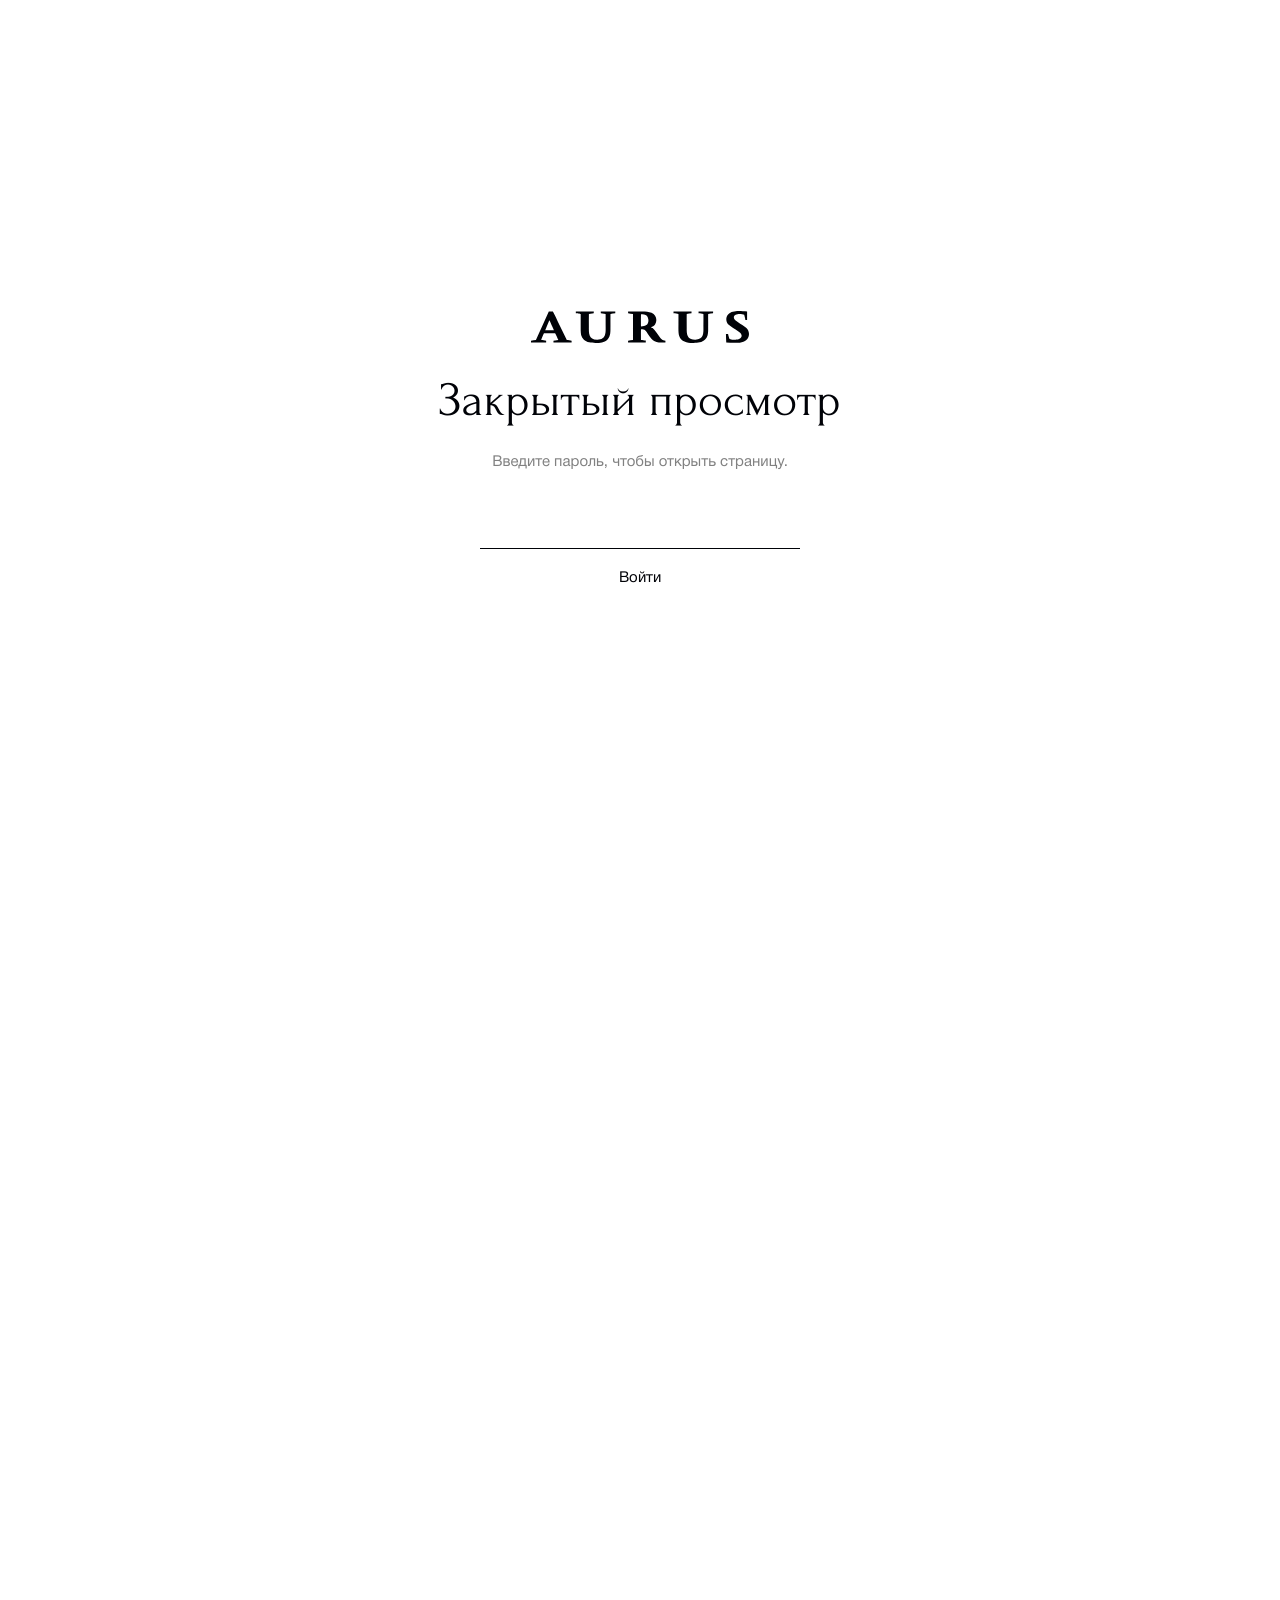
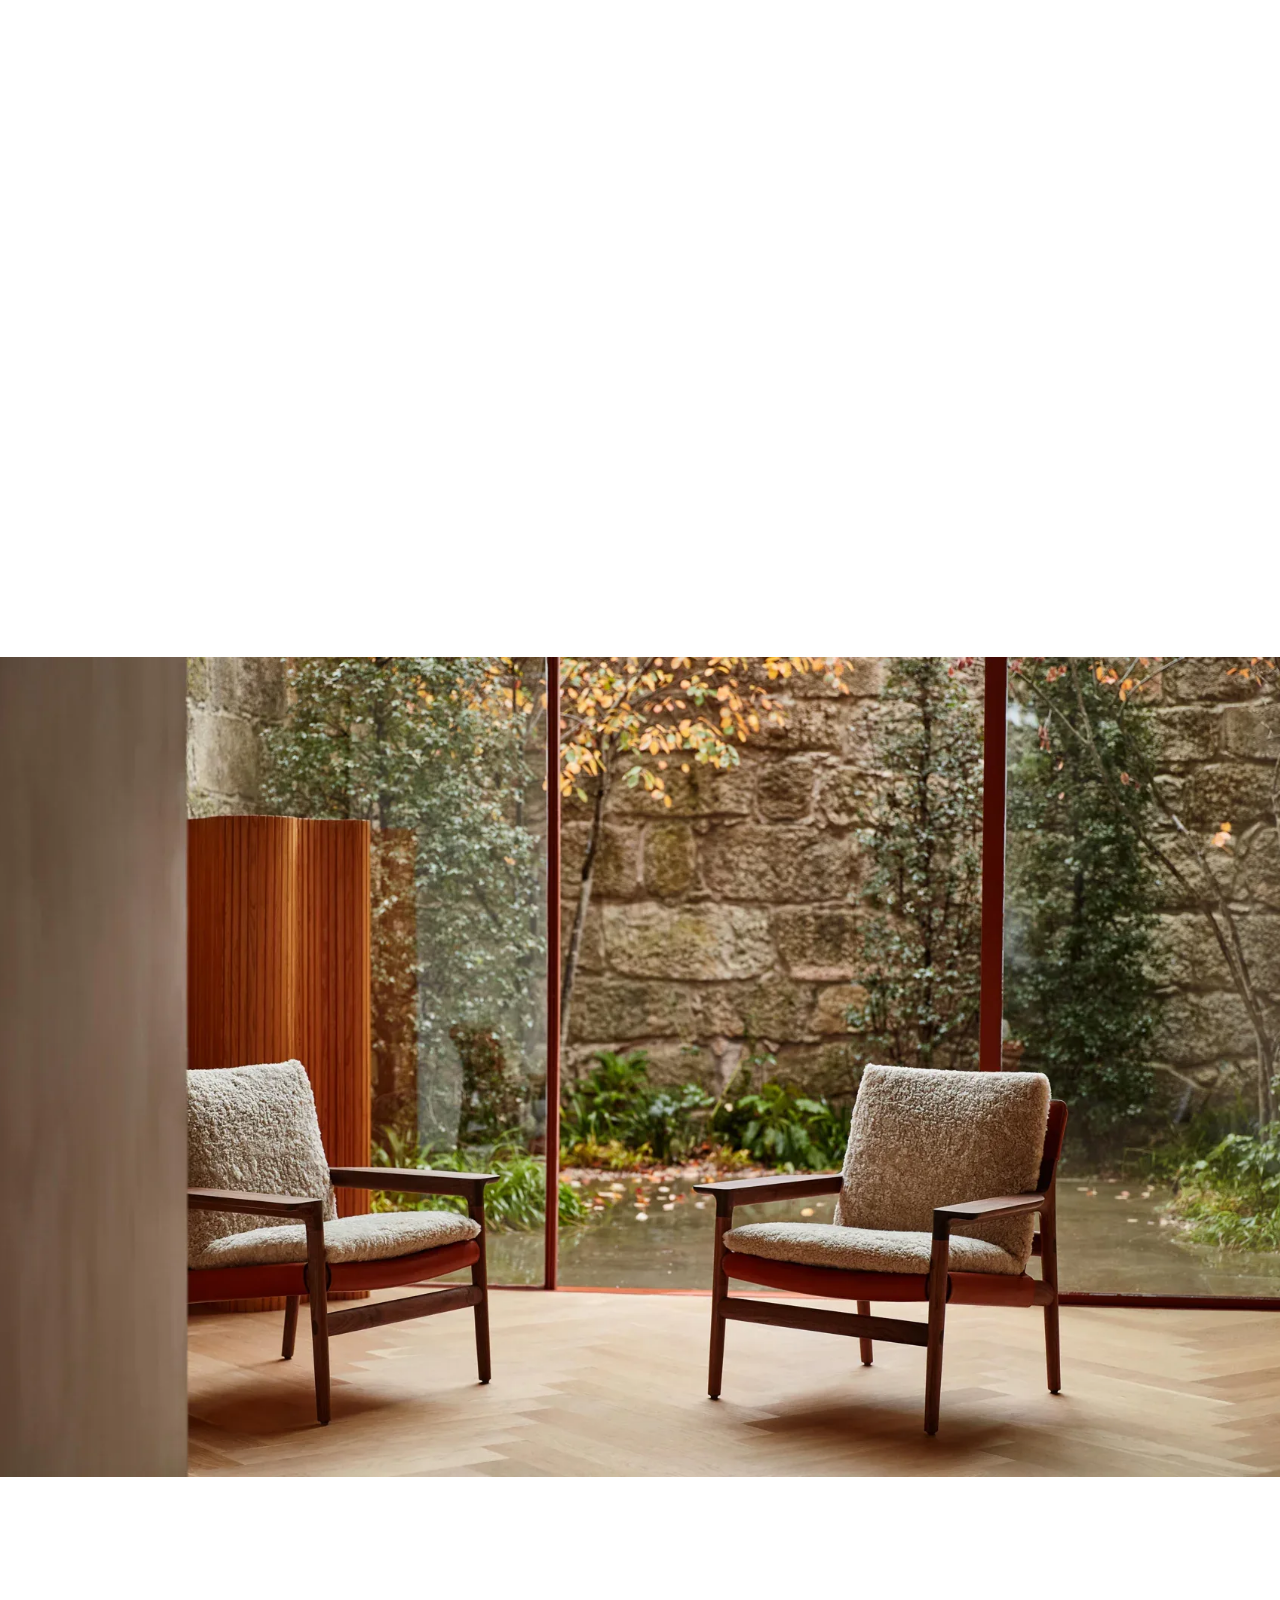
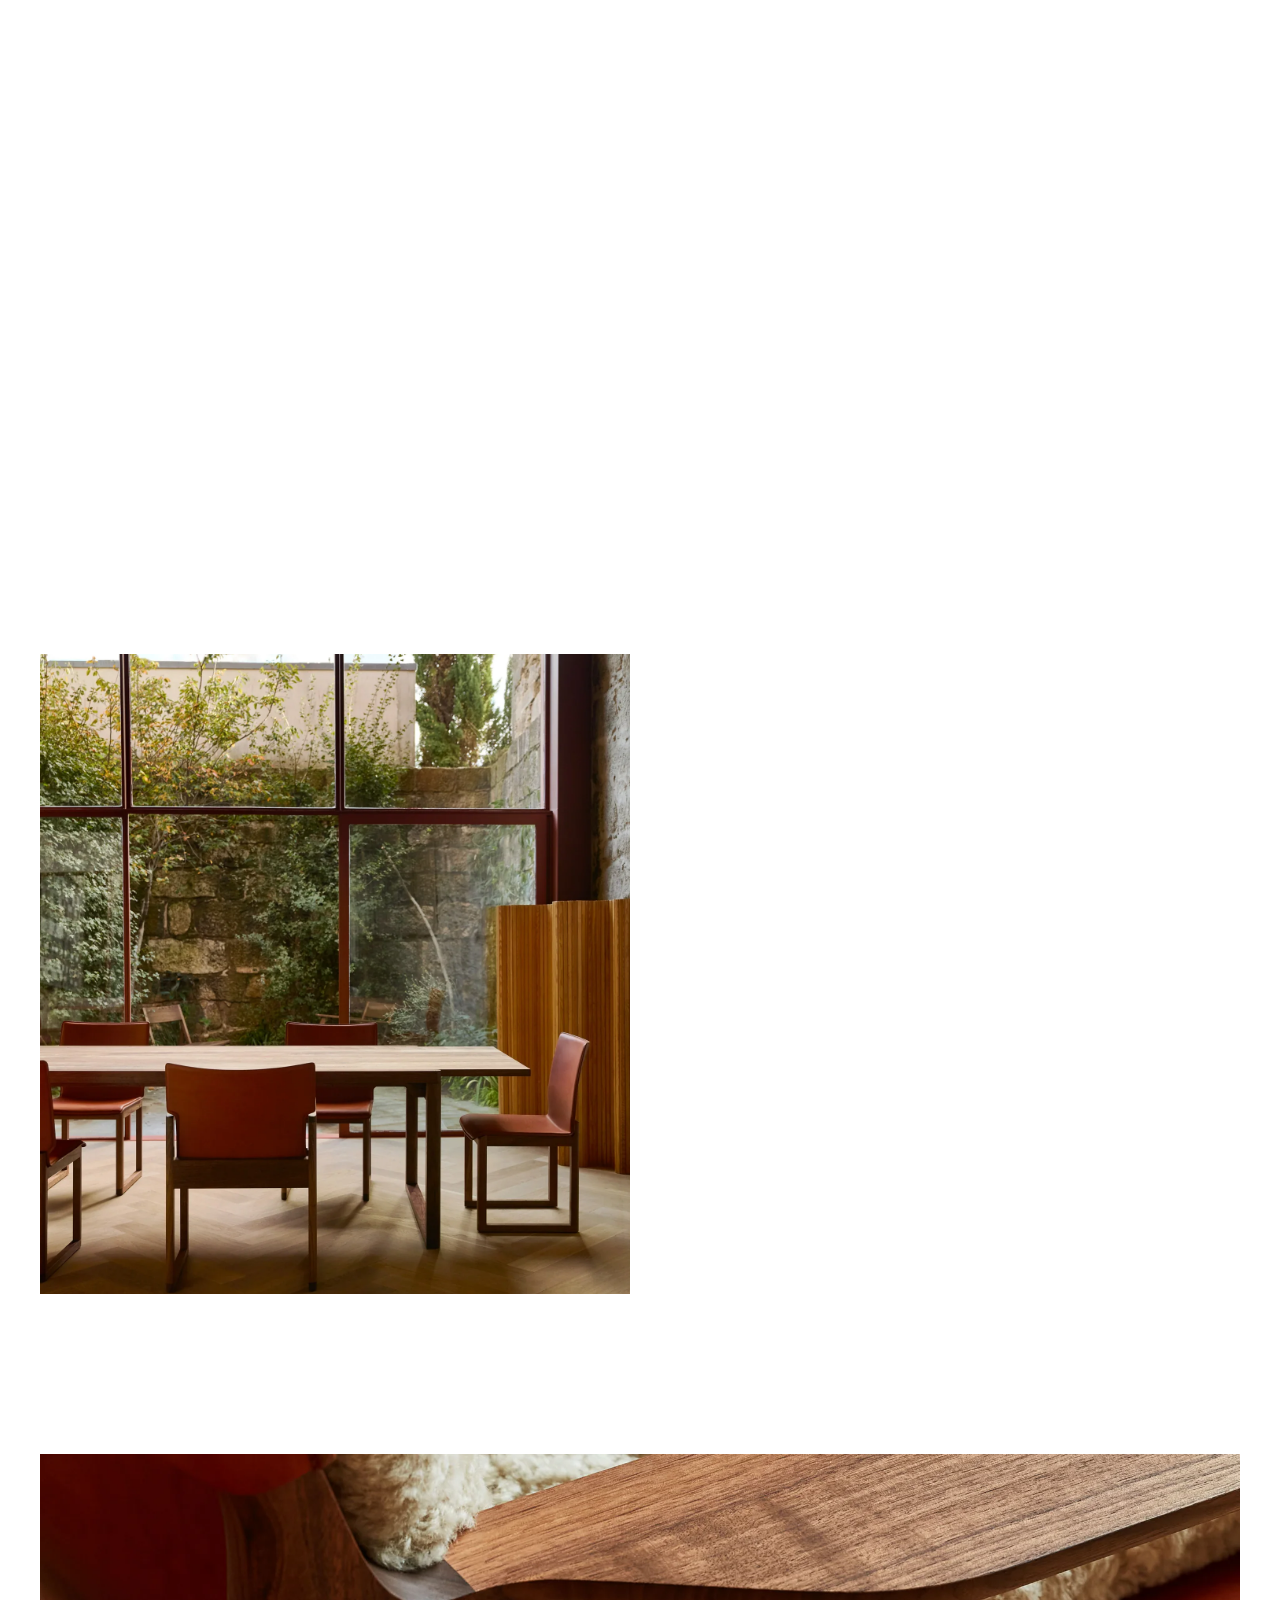
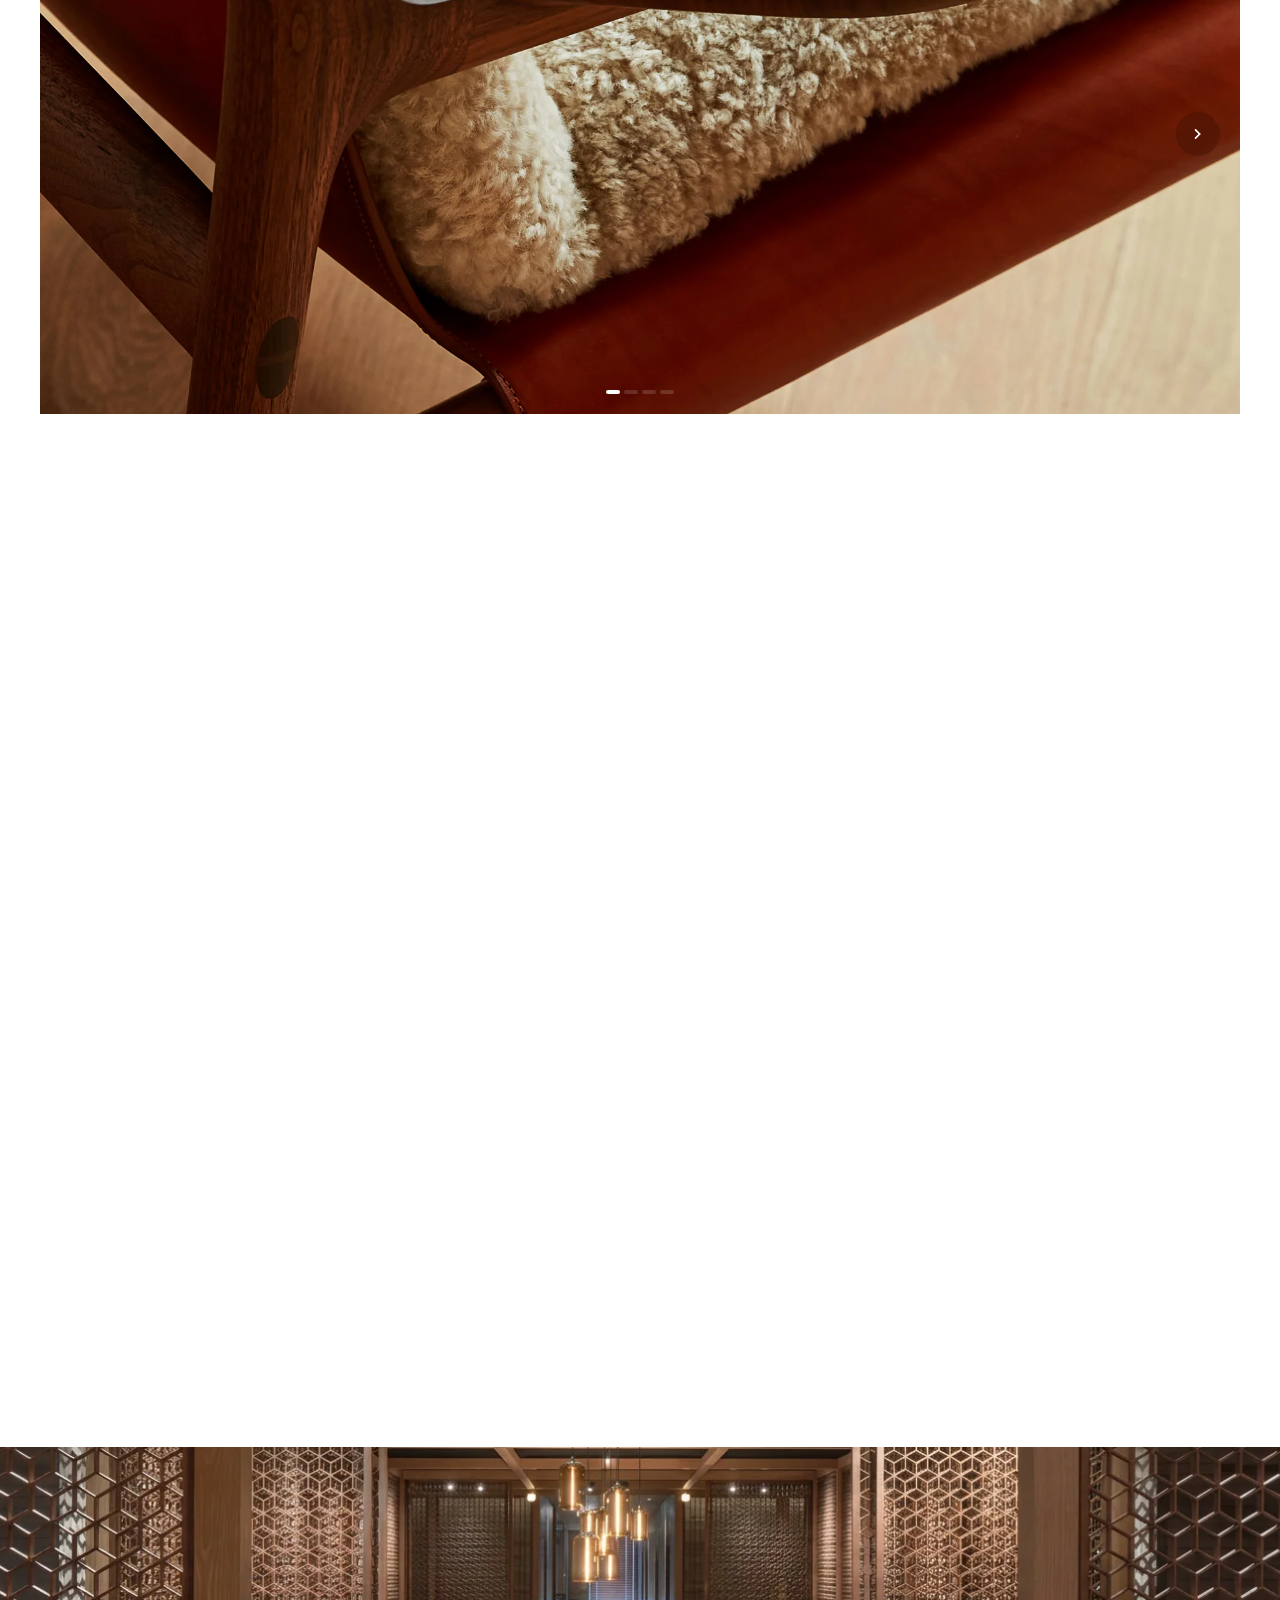
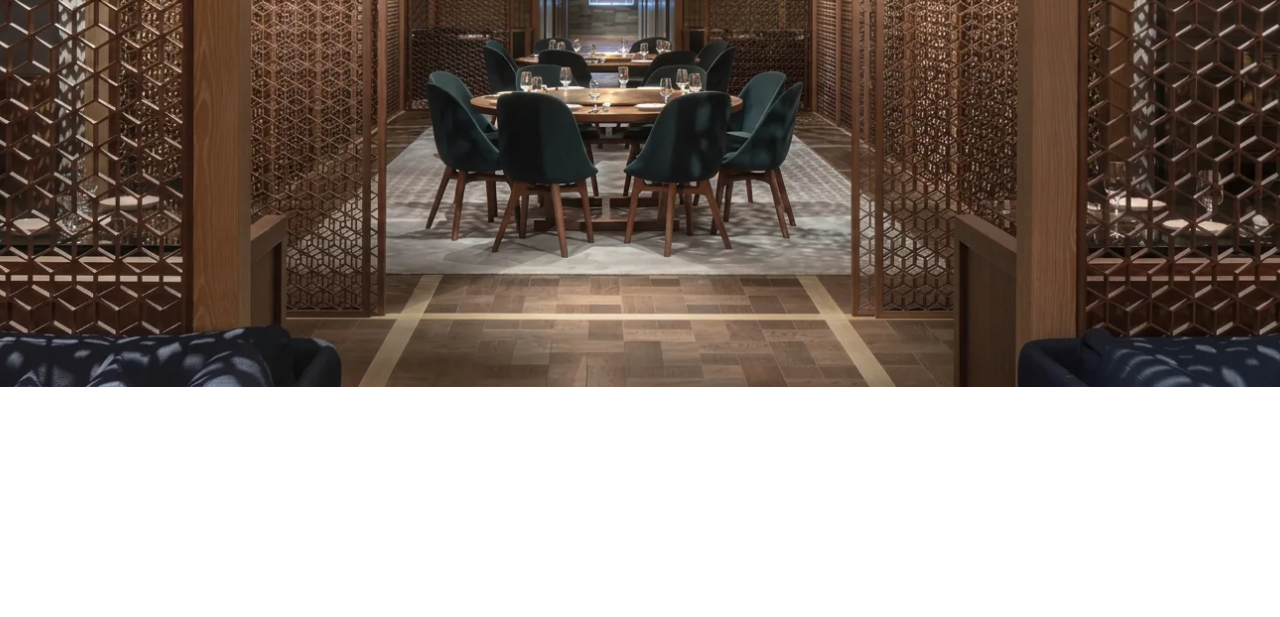
==== commit a8169354: "Fit the hero to the first screen and use the photo with its shadow built in. Co-authored-by: Cursor " ====
--- a/experiment.html
+++ b/experiment.html
@@ -67,28 +67,10 @@
             <li><a href="#brand">Бренд</a></li>
             <li><a href="#universe">Вселенная</a></li>
             <li class="site-nav__item site-nav__item--categories">
-              <a href="#categories" aria-expanded="false" aria-controls="categories-menu">Категории</a>
+              <a class="is-current" href="#categories" aria-current="page" aria-expanded="false" aria-controls="categories-menu">Категории</a>
               <div class="page-scrim" aria-hidden="true"></div>
               <div class="cat-menu" id="categories-menu">
                 <div class="cat-menu__nav">
-                  <div class="cat-menu__group">
-                    <p class="cat-menu__title">Стиль жизни</p>
-                    <ul class="cat-menu__list">
-                      <li><a class="cat-menu__link" href="#categories"><span class="cat-menu__label">Часы</span><span class="cat-menu__arrow" aria-hidden="true"></span></a></li>
-                      <li><a class="cat-menu__link" href="#categories"><span class="cat-menu__label">Одежда</span><span class="cat-menu__arrow" aria-hidden="true"></span></a></li>
-                      <li><a class="cat-menu__link" href="#categories"><span class="cat-menu__label">Вода</span><span class="cat-menu__arrow" aria-hidden="true"></span></a></li>
-                      <li><a class="cat-menu__link" href="#categories"><span class="cat-menu__label">Фарфор</span><span class="cat-menu__arrow" aria-hidden="true"></span></a></li>
-                    </ul>
-                  </div>
-                  <div class="cat-menu__group">
-                    <p class="cat-menu__title">Среда жизни</p>
-                    <ul class="cat-menu__list">
-                      <li><a class="cat-menu__link" href="#categories"><span class="cat-menu__label">Девелопмент</span><span class="cat-menu__arrow" aria-hidden="true"></span></a></li>
-                      <li><a class="cat-menu__link" href="#categories"><span class="cat-menu__label">Климатическая техника</span><span class="cat-menu__arrow" aria-hidden="true"></span></a></li>
-                      <li><a class="cat-menu__link" href="#categories"><span class="cat-menu__label">Мебель</span><span class="cat-menu__arrow" aria-hidden="true"></span></a></li>
-                      <li><a class="cat-menu__link" href="#categories"><span class="cat-menu__label">Лифты</span><span class="cat-menu__arrow" aria-hidden="true"></span></a></li>
-                    </ul>
-                  </div>
                   <div class="cat-menu__group">
                     <p class="cat-menu__title">Автомобили</p>
                     <ul class="cat-menu__list">
@@ -101,6 +83,24 @@
                     </ul>
                   </div>
                   <div class="cat-menu__group">
+                    <p class="cat-menu__title">Среда жизни</p>
+                    <ul class="cat-menu__list">
+                      <li><a class="cat-menu__link" href="#categories"><span class="cat-menu__label">Девелопмент</span><span class="cat-menu__arrow" aria-hidden="true"></span></a></li>
+                      <li><a class="cat-menu__link" href="#categories"><span class="cat-menu__label">Климатическая техника</span><span class="cat-menu__arrow" aria-hidden="true"></span></a></li>
+                      <li><a class="cat-menu__link is-current" href="#categories" aria-current="page"><span class="cat-menu__label">Мебель</span><span class="cat-menu__arrow" aria-hidden="true"></span></a></li>
+                      <li><a class="cat-menu__link" href="#categories"><span class="cat-menu__label">Лифты</span><span class="cat-menu__arrow" aria-hidden="true"></span></a></li>
+                    </ul>
+                  </div>
+                  <div class="cat-menu__group">
+                    <p class="cat-menu__title">Стиль жизни</p>
+                    <ul class="cat-menu__list">
+                      <li><a class="cat-menu__link" href="#categories"><span class="cat-menu__label">Часы</span><span class="cat-menu__arrow" aria-hidden="true"></span></a></li>
+                      <li><a class="cat-menu__link" href="#categories"><span class="cat-menu__label">Одежда</span><span class="cat-menu__arrow" aria-hidden="true"></span></a></li>
+                      <li><a class="cat-menu__link" href="#categories"><span class="cat-menu__label">Вода</span><span class="cat-menu__arrow" aria-hidden="true"></span></a></li>
+                      <li><a class="cat-menu__link" href="#categories"><span class="cat-menu__label">Фарфор</span><span class="cat-menu__arrow" aria-hidden="true"></span></a></li>
+                    </ul>
+                  </div>
+                  <div class="cat-menu__group">
                     <p class="cat-menu__title">Вертолет</p>
                     <ul class="cat-menu__list">
                       <li><a class="cat-menu__link" href="#categories"><span class="cat-menu__label">Ansat</span><span class="cat-menu__arrow" aria-hidden="true"></span></a></li>
@@ -109,10 +109,10 @@
                 </div>
                 <div class="cat-menu__media">
                   <a class="cat-menu__photo" href="#categories">
-                    <img src="images/menu-senat.png" alt="Автомобиль AURUS Senat" width="425" height="272" />
+                    <img src="images/menu-senat.webp" alt="Автомобиль AURUS Senat" width="425" height="272" loading="lazy" decoding="async" />
                   </a>
                   <a class="cat-menu__photo" href="#categories">
-                    <img src="images/menu-ansat.png" alt="Вертолет AURUS Ansat" width="425" height="272" />
+                    <img src="images/menu-ansat.webp" alt="Вертолет AURUS Ansat" width="425" height="272" loading="lazy" decoding="async" />
                   </a>
                 </div>
               </div>
@@ -143,18 +143,11 @@
       <section class="product-hero" aria-labelledby="hero-title">
         <img
           class="product-hero__photo"
-          src="images/albireo-hero.png"
+          src="images/albireo-hero.webp"
           alt="Кресло Albireo в каменном интерьере"
-          width="3000"
-          height="1700"
-        />
-        <img
-          class="product-hero__scrim"
-          src="images/albireo-scrim.svg"
-          alt=""
-          width="1724"
-          height="867"
-        />
+          width="3840"
+          height="1960"
+        fetchpriority="high" decoding="async" />
         <div class="product-hero__content">
           <h1 id="hero-title">ALBIREO CHAIR SYSTEM</h1>
           <p>
@@ -179,14 +172,14 @@
         <div class="media-frame">
           <video
             class="media-frame__photo"
-            src="images/handmade__sela_chair%20(720p).mp4"
-            poster="images/albireo-scene.png"
+            data-src="images/handmade__sela_chair%20(720p).mp4"
+            poster="images/albireo-scene.webp"
             width="1920"
             height="1277"
-            autoplay
             muted
             loop
             playsinline
+            preload="none"
             aria-label="Гостиная с диваном и креслом Albireo"
           ></video>
           <button
@@ -218,11 +211,11 @@
       <section class="bleed" aria-label="Кресла у окна">
         <img
           class="bleed__photo"
-          src="images/albireo-window.png"
+          src="images/albireo-window.webp"
           alt="Два кресла Albireo у панорамного окна"
           width="1920"
           height="1088"
-        />
+        loading="lazy" decoding="async" />
       </section>
 
       <section class="band shelf" aria-labelledby="hearth-title">
@@ -238,11 +231,11 @@
             <article class="product-card">
               <div class="product-card__media">
                 <img
-                  src="images/chair-aurea.png"
+                  src="images/chair-aurea.webp"
                   alt="Кресло ALBIREO Aurea с меховой обивкой"
                   width="1800"
                   height="1201"
-                />
+                loading="lazy" decoding="async" />
               </div>
               <div class="product-card__copy">
                 <h3 class="product-card__title">ALBIREO Aurea<span class="product-card__arrow" aria-hidden="true"></span></h3>
@@ -254,11 +247,11 @@
             <article class="product-card">
               <div class="product-card__media">
                 <img
-                  src="images/chair-stella.png"
+                  src="images/chair-stella.webp"
                   alt="Кресло ALBIREO Stella с кожаным сиденьем"
                   width="1800"
                   height="1201"
-                />
+                loading="lazy" decoding="async" />
               </div>
               <div class="product-card__copy">
                 <h3 class="product-card__title">ALBIREO Stella<span class="product-card__arrow" aria-hidden="true"></span></h3>
@@ -270,11 +263,11 @@
             <article class="product-card">
               <div class="product-card__media">
                 <img
-                  src="images/chair-lumen.png"
+                  src="images/chair-lumen.webp"
                   alt="Кресло ALBIREO Lumen с плетёной спинкой"
                   width="1800"
                   height="1201"
-                />
+                loading="lazy" decoding="async" />
               </div>
               <div class="product-card__copy">
                 <h3 class="product-card__title">ALBIREO Lumen<span class="product-card__arrow" aria-hidden="true"></span></h3>
@@ -286,11 +279,11 @@
             <article class="product-card product-card--cutout">
               <div class="product-card__media">
                 <img
-                  src="images/chair-tame.png"
+                  src="images/chair-tame.webp"
                   alt="Кресло ALBIREO Tame с серой обивкой"
                   width="1800"
                   height="1201"
-                />
+                loading="lazy" decoding="async" />
               </div>
               <div class="product-card__copy">
                 <h3 class="product-card__title">ALBIREO Tame<span class="product-card__arrow" aria-hidden="true"></span></h3>
@@ -304,11 +297,11 @@
       <section class="band feature" id="feature" aria-labelledby="craft-title">
         <img
           class="feature__photo"
-          src="images/feature-craft.png"
+          src="images/feature-craft.webp"
           alt="Обеденный стол ручной работы у окна"
           width="1500"
           height="2100"
-        />
+        loading="lazy" decoding="async" />
         <div class="feature__copy">
           <h2 id="craft-title">Изготовлено вручную</h2>
           <p>
@@ -334,28 +327,28 @@
             alt="Деревянный каркас, меховая обивка и кожаный ремень кресла Albireo"
             width="1920"
             height="1280"
-          />
+          loading="lazy" decoding="async" />
           <img
             class="gallery__photo"
             src="images/aliberio_item_2.webp"
             alt="Спальня с кроватью и диваном Albireo у каменной стены"
             width="1920"
             height="1277"
-          />
+          loading="lazy" decoding="async" />
           <img
             class="gallery__photo"
             src="images/aliberio_item_3.webp"
             alt="Диван Albireo у каменной стены и деревянной ширмы"
             width="1920"
             height="1277"
-          />
+          loading="lazy" decoding="async" />
           <img
             class="gallery__photo"
             src="images/aliberio_item_4.webp"
             alt="Банкетка и пуф Albireo у каменной стены"
             width="1920"
             height="1277"
-          />
+          loading="lazy" decoding="async" />
           <div class="gallery__dots">
             <button
               class="gallery__dot is-active"
@@ -389,11 +382,11 @@
             <article class="product-card product-card--car product-card--faded">
               <div class="product-card__media">
                 <img
-                  src="images/universe-car.png"
+                  src="images/universe-car.webp"
                   alt="Автомобиль AURUS"
                   width="1264"
                   height="730"
-                />
+                loading="lazy" decoding="async" />
               </div>
               <div class="product-card__copy">
                 <h3 class="product-card__title">Автомобили<span class="product-card__arrow" aria-hidden="true"></span></h3>
@@ -405,11 +398,11 @@
             <article class="product-card product-card--fill product-card--soft product-card--faded">
               <div class="product-card__media">
                 <img
-                  src="images/universe-heli.png"
+                  src="images/universe-heli.webp"
                   alt="Вертолёт AURUS"
                   width="1275"
                   height="816"
-                />
+                loading="lazy" decoding="async" />
               </div>
               <div class="product-card__copy">
                 <h3 class="product-card__title">Вертолет<span class="product-card__arrow" aria-hidden="true"></span></h3>
@@ -421,11 +414,11 @@
             <article class="product-card product-card--ring product-card--soft product-card--faded">
               <div class="product-card__media">
                 <img
-                  src="images/universe-ring.png"
+                  src="images/universe-ring.webp"
                   alt="Кольцо из коллекции стиля жизни"
                   width="1264"
                   height="730"
-                />
+                loading="lazy" decoding="async" />
               </div>
               <div class="product-card__copy">
                 <h3 class="product-card__title">Стиль жизни<span class="product-card__arrow" aria-hidden="true"></span></h3>
@@ -437,11 +430,11 @@
             <article class="product-card product-card--faded">
               <div class="product-card__media">
                 <img
-                  src="images/universe-living.png"
+                  src="images/universe-living.webp"
                   alt="Кресло из коллекции среды жизни"
                   width="1800"
                   height="1201"
-                />
+                loading="lazy" decoding="async" />
               </div>
               <div class="product-card__copy">
                 <h3 class="product-card__title">Среда жизни<span class="product-card__arrow" aria-hidden="true"></span></h3>
@@ -470,11 +463,11 @@
       <section class="hall" aria-label="Зал AURUS">
         <img
           class="hall__photo"
-          src="images/footer-hall.png"
+          src="images/footer-hall.webp"
           alt="Банкетный зал с винной стеной"
           width="1934"
           height="544"
-        />
+        loading="lazy" decoding="async" />
       </section>
     </main>
 
@@ -483,13 +476,14 @@
         <nav class="site-footer__menu" aria-label="Меню в подвале">
           <a href="#brand">Бренд</a>
           <a href="#universe">Вселенная</a>
-          <a href="#categories">Категории</a>
+          <a class="is-current" href="#categories" aria-current="page">Категории</a>
           <a href="#partners">Партнерам</a>
           <a href="#blog">Блог</a>
           <a href="#contacts">Контакты</a>
         </nav>
         <a class="site-footer__legal" href="#footer">Политика конфиденциальности</a>
         <p class="site-footer__copy">@ 2026 AURUS. Все права защищены</p>
+        <a class="site-footer__switch" href="offers.html">Альтернативный лейаут</a>
       </div>
 
       <a class="site-footer__mark" href="./">
--- a/css/style.css
+++ b/css/style.css
@@ -270,6 +270,7 @@
 .site-nav a::after,
 .site-footer__menu a::after,
 .site-footer__legal::after,
+.site-footer__switch::after,
 .site-footer__contacts a::after,
 .access-gate__form button::after {
   content: "";
@@ -281,12 +282,16 @@
   transition: transform 0.85s var(--ease-out);
 }
 
+.site-nav a.is-current::after,
+.site-footer__menu a.is-current::after,
 .site-nav a:hover::after,
 .site-nav a:focus-visible::after,
 .site-footer__menu a:hover::after,
 .site-footer__menu a:focus-visible::after,
 .site-footer__legal:hover::after,
 .site-footer__legal:focus-visible::after,
+.site-footer__switch:hover::after,
+.site-footer__switch:focus-visible::after,
 .site-footer__contacts a:hover::after,
 .site-footer__contacts a:focus-visible::after,
 .access-gate__form button:hover::after,
@@ -533,7 +538,8 @@
 
 .product-hero {
   position: relative;
-  height: var(--hero-height);
+  height: calc(100vh - var(--header-height));
+  height: calc(100dvh - var(--header-height));
   overflow: hidden;
   background: #111111;
   color: var(--color-text-inverse);
@@ -545,23 +551,13 @@
   width: 100%;
   height: 100%;
   object-fit: cover;
-  object-position: center;
-}
-
-.product-hero__scrim {
-  position: absolute;
-  left: 5.102%;
-  top: 54.081%;
-  width: 89.792%;
-  height: auto;
-  max-width: none;
-  pointer-events: none;
+  object-position: center bottom;
 }
 
 .product-hero__content {
   position: absolute;
   left: 50%;
-  top: 729px;
+  bottom: 73.5px;
   display: flex;
   flex-direction: column;
   align-items: center;
@@ -599,13 +595,31 @@
 
 .lead {
   padding-top: 200px;
-  padding-bottom: 200px;
+  padding-bottom: 80px;
 }
 
 .scene,
 .gallery {
   padding-top: 80px;
   padding-bottom: 80px;
+}
+
+.gallery-offer {
+  display: flex;
+  flex-direction: column;
+  align-items: center;
+  gap: 40px;
+  padding-top: 80px;
+  padding-bottom: 80px;
+}
+
+.gallery-offer .section-head > p {
+  width: max-content;
+  max-width: 100%;
+}
+
+.gallery-offer .gallery__frame {
+  align-self: stretch;
 }
 
 .shelf {
@@ -1011,7 +1025,7 @@
   grid-template-columns: minmax(0, 1fr) auto minmax(0, 1fr);
   align-items: start;
   min-height: 176px;
-  padding-top: 28px;
+  padding-top: 40px;
   padding-bottom: 28px;
 }
 
@@ -1035,7 +1049,8 @@
 }
 
 .site-footer__menu a,
-.site-footer__legal {
+.site-footer__legal,
+.site-footer__switch {
   color: var(--color-text-primary);
   font-size: var(--type-nav-size);
   line-height: var(--type-nav-line);
@@ -1047,7 +1062,8 @@
   flex-direction: column;
 }
 
-.site-footer__legal {
+.site-footer__legal,
+.site-footer__switch {
   display: inline-flex;
   flex-direction: column;
 }
@@ -1240,6 +1256,7 @@
   .site-nav a::after,
   .site-footer__menu a::after,
   .site-footer__legal::after,
+  .site-footer__switch::after,
   .site-footer__contacts a::after,
   .access-gate__form button::after,
   .text-link__icon,
--- a/css/experiment.css
+++ b/css/experiment.css
@@ -13,6 +13,7 @@
 html.is-motion .site-nav a::after,
 html.is-motion .site-footer__menu a::after,
 html.is-motion .site-footer__legal::after,
+html.is-motion .site-footer__switch::after,
 html.is-motion .site-footer__contacts a::after {
   transform-origin: left center;
   transition: transform 0.7s cubic-bezier(0.16, 1, 0.3, 1);
@@ -114,6 +115,14 @@
   margin-top: 4px;
 }
 
+html.is-motion .cat-menu__group:nth-child(2) {
+  margin-left: -8px;
+}
+
+html.is-motion .cat-menu__group:nth-child(3) {
+  margin-left: -4px;
+}
+
 html.is-motion .cat-menu__group {
   display: flex;
   flex-direction: column;
@@ -147,6 +156,13 @@
   flex-direction: row;
   align-items: center;
   gap: 4px;
+}
+
+html.is-motion .cat-menu__link.is-current .cat-menu__label {
+  background-image: linear-gradient(currentColor, currentColor);
+  background-repeat: no-repeat;
+  background-position: left bottom;
+  background-size: 100% 1px;
 }
 
 html.is-motion .cat-menu__arrow {
